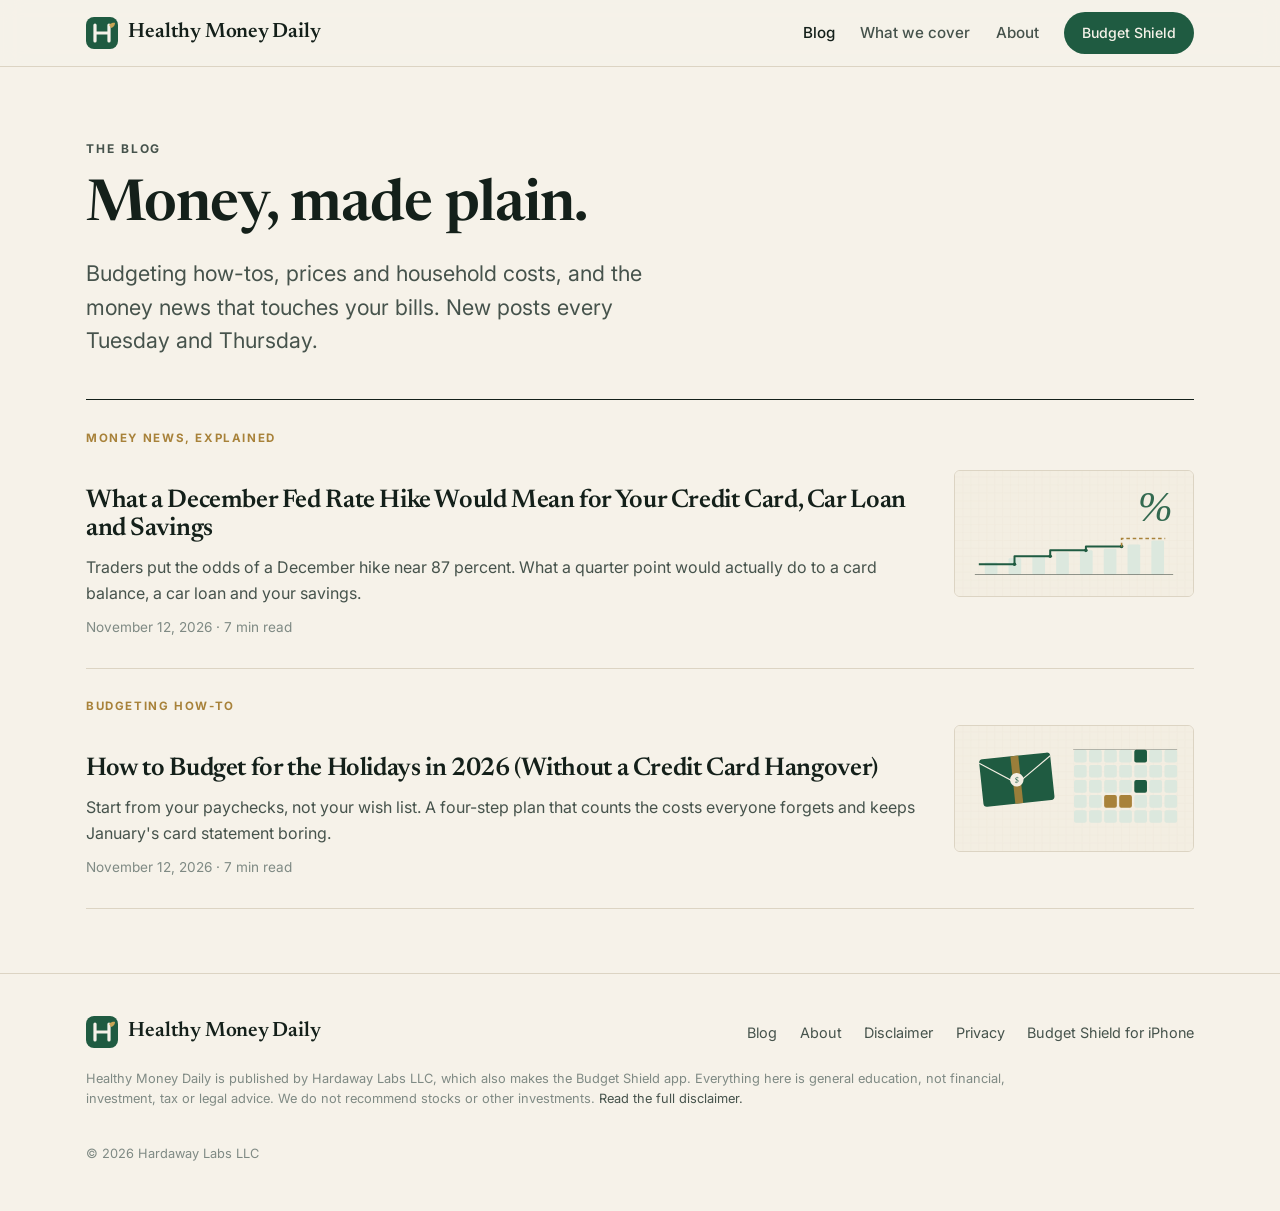
==== blog/index.html @ 8f7285cc "Launch prep: refresh December odds to Nov 12 (about 87%), launch date Nov 12 Co-Authored-By: Claude " ====
<!DOCTYPE html>
<html lang="en">
<head>
<meta charset="UTF-8">
<meta name="viewport" content="width=device-width, initial-scale=1">
<title>Blog | Healthy Money Daily</title>
<meta name="description" content="Plain-English posts on budgeting, prices, interest rates and money news, with official sources and three things to do this week.">
<link rel="canonical" href="https://www.healthymoneydaily.com/blog">

<meta property="og:site_name" content="Healthy Money Daily">
<meta property="og:title" content="Blog | Healthy Money Daily">
<meta property="og:description" content="Plain-English posts on budgeting, prices, interest rates and money news, with official sources and three things to do this week.">
<meta property="og:type" content="website">
<meta property="og:url" content="https://www.healthymoneydaily.com/blog">
<meta property="og:image" content="https://www.healthymoneydaily.com/assets/og.png">
<meta name="twitter:card" content="summary_large_image">
<meta name="theme-color" content="#F6F2E9" media="(prefers-color-scheme: light)">
<meta name="theme-color" content="#101612" media="(prefers-color-scheme: dark)">
<link rel="icon" href="/assets/favicon.svg" type="image/svg+xml">
<link rel="icon" href="/assets/favicon-32.png" sizes="32x32" type="image/png">
<link rel="apple-touch-icon" href="/assets/apple-touch-icon.png">
<link rel="alternate" type="text/plain" href="/llms.txt" title="llms.txt">
<link rel="preconnect" href="https://fonts.googleapis.com"><link rel="preconnect" href="https://fonts.gstatic.com" crossorigin>
<link href="https://fonts.googleapis.com/css2?family=Newsreader:ital,opsz,wght@0,6..72,500;0,6..72,600;1,6..72,500&family=Inter:wght@400;500;600;700&display=swap" rel="stylesheet">
<link rel="stylesheet" href="/assets/site.css">
<script>
!function(t,e){var o,n,p,r;e.__SV||(window.posthog=e,e._i=[],e.init=function(i,s,a){function g(t,e){var o=e.split(".");2==o.length&&(t=t[o[0]],e=o[1]),t[e]=function(){t.push([e].concat(Array.prototype.slice.call(arguments,0)))}}(p=t.createElement("script")).type="text/javascript",p.crossOrigin="anonymous",p.async=!0,p.src=s.api_host.replace(".i.posthog.com","-assets.i.posthog.com")+"/static/array.js",(r=t.getElementsByTagName("script")[0]).parentNode.insertBefore(p,r);var u=e;for(void 0!==a?u=e[a]=[]:a="posthog",u.people=u.people||[],u.toString=function(t){var e="posthog";return"posthog"!==a&&(e+="."+a),t||(e+=" (stub)"),e},u.people.toString=function(){return u.toString(1)+".people (stub)"},o="init capture register register_once register_for_session unregister unregister_for_session getFeatureFlag getFeatureFlagPayload isFeatureEnabled reloadFeatureFlags updateEarlyAccessFeatureEnrollment getEarlyAccessFeatures on onFeatureFlags onSessionId getSurveys getActiveMatchingSurveys renderSurvey canRenderSurvey identify setPersonProperties group resetGroups setPersonPropertiesForFlags resetPersonPropertiesForFlags setGroupPropertiesForFlags resetGroupPropertiesForFlags reset get_distinct_id getGroups get_session_id get_session_replay_url alias set_config startSessionRecording stopSessionRecording sessionRecordingStarted captureException loadToolbar get_property getSessionProperty createPersonProfile opt_in_capturing opt_out_capturing has_opted_in_capturing has_opted_out_capturing clear_opt_in_out_capturing debug getPageviewId".split(" "),n=0;n<o.length;n++)g(u,o[n]);e._i.push([i,s,a])},e.__SV=1)}(document,window.posthog||[]);
if(!/^(localhost|127\.0\.0\.1)$/.test(location.hostname)){posthog.init('phc_vSKzzfR42VZJEoZTw2EG5QbjHtL85dCPSSJfY5z2WFLj',{api_host:'https://us.i.posthog.com',person_profiles:'identified_only',capture_pageview:true,disable_session_recording:true,loaded:function(ph){ph.register({site:'healthymoneydaily'})}});}
</script>
</head><body>
<nav class="nav" aria-label="Main">
  <div class="wrap">
    <a class="brand" href="/"><svg viewBox="0 0 32 32" aria-hidden="true"><rect width="32" height="32" rx="8" fill="#1F5B41"/><path d="M9 8v16M23 8v16M9 16h14" stroke="#F6F2E9" stroke-width="3.2" stroke-linecap="round"/><path d="M23 8c3-3 6-2 6-2s0 4-4 5" fill="#C9A456"/></svg>Healthy Money Daily</a>
    <button class="nav-toggle" aria-label="Menu" aria-expanded="false"><span></span><span></span><span></span></button>
    <div class="nav-links">
      <a href="/blog" aria-current="page">Blog</a>
      <a href="/#lanes">What we cover</a>
      <a href="/about">About</a>
      <a class="btn btn-green" data-placement="nav" rel="noopener" href="https://apps.apple.com/app/id6766591206?pt=128318750&amp;ct=hmd_nav&amp;mt=8">Budget Shield</a>
    </div>
  </div>
</nav>
<main class="page">
  <div class="wrap">
    <p class="kicker">The blog</p>
    <h1>Money, made plain.</h1>
    <p class="lead" style="margin-bottom:2.6rem">Budgeting how-tos, prices and household costs, and the money news that touches your bills. New posts every Tuesday and Thursday.</p>
    <div class="posts">
      <!--POSTS:START-->
      <article class="post" data-slug="december-fed-rate-hike-what-it-means">
        <div>
          <span class="tag">Money news, explained</span>
          <h2><a href="/blog/december-fed-rate-hike-what-it-means">What a December Fed Rate Hike Would Mean for Your Credit Card, Car Loan and Savings</a></h2>
          <p>Traders put the odds of a December hike near 87 percent. What a quarter point would actually do to a card balance, a car loan and your savings.</p>
          <div class="meta">November 12, 2026 &middot; 7 min read</div>
        </div>
        <a class="thumb" href="/blog/december-fed-rate-hike-what-it-means" tabindex="-1" aria-hidden="true"><img src="/blog/images/december-fed-rate-hike-what-it-means-hero.svg" alt="" loading="lazy" width="1200" height="630"></a>
      </article>
      <article class="post" data-slug="how-to-budget-for-the-holidays-2026">
        <div>
          <span class="tag">Budgeting how-to</span>
          <h2><a href="/blog/how-to-budget-for-the-holidays-2026">How to Budget for the Holidays in 2026 (Without a Credit Card Hangover)</a></h2>
          <p>Start from your paychecks, not your wish list. A four-step plan that counts the costs everyone forgets and keeps January&#x27;s card statement boring.</p>
          <div class="meta">November 12, 2026 &middot; 7 min read</div>
        </div>
        <a class="thumb" href="/blog/how-to-budget-for-the-holidays-2026" tabindex="-1" aria-hidden="true"><img src="/blog/images/how-to-budget-for-the-holidays-2026-hero.svg" alt="" loading="lazy" width="1200" height="630"></a>
      </article>
      <!--POSTS:END-->
    </div>
  </div>
</main>
<footer>
  <div class="wrap">
    <div class="row">
      <a class="brand" href="/"><svg viewBox="0 0 32 32" aria-hidden="true"><rect width="32" height="32" rx="8" fill="#1F5B41"/><path d="M9 8v16M23 8v16M9 16h14" stroke="#F6F2E9" stroke-width="3.2" stroke-linecap="round"/><path d="M23 8c3-3 6-2 6-2s0 4-4 5" fill="#C9A456"/></svg>Healthy Money Daily</a>
      <nav aria-label="Footer">
        <a href="/blog">Blog</a>
        <a href="/about">About</a>
        <a href="/disclaimer">Disclaimer</a>
        <a href="/privacy">Privacy</a>
        <a href="https://apps.apple.com/app/id6766591206?pt=128318750&amp;ct=hmd_footer&amp;mt=8" data-placement="footer" rel="noopener">Budget Shield for iPhone</a>
      </nav>
    </div>
    <p class="disc">Healthy Money Daily is published by Hardaway Labs LLC, which also makes the Budget Shield app. Everything here is general education, not financial, investment, tax or legal advice. We do not recommend stocks or other investments. <a href="/disclaimer">Read the full disclaimer.</a></p>
    <div class="disc">&copy; 2026 Hardaway Labs LLC</div>
  </div>
</footer>
<script src="/assets/site.js" defer></script>
</body>
</html>
---- assets/site.css ----
/* Healthy Money Daily: warm paper, money green, editorial serif. */
:root{
  --bg:#F6F2E9;--card:#FFFDF8;--muted:#EDE7DA;--ink:#14201A;--ink2:#46534C;--ink3:#7F8A84;--rule:#DCD4C3;
  --green:#1F5B41;--green2:#2C7A55;--green-soft:#E3EDE4;--gold:#A8823A;--on-green:#F6F2E9;
  --serif:"Newsreader",Georgia,"Times New Roman",serif;
  --sans:"Inter",-apple-system,BlinkMacSystemFont,"Segoe UI",Roboto,sans-serif;
  --shadow:0 12px 32px rgba(20,32,26,.08);
  --band-bg:#1F5B41;--band-ink:#F6F2E9;
}
@media (prefers-color-scheme:dark){
  :root:not([data-theme="light"]){--bg:#101612;--card:#161E19;--muted:#1E2822;--ink:#ECEFE8;--ink2:#B4BEB7;--ink3:#7D8882;--rule:#2B3630;
    --green:#7CC59D;--green2:#93D3AF;--green-soft:#1B2A21;--gold:#D2AE63;--on-green:#0F1511;--shadow:0 12px 32px rgba(0,0,0,.4);--band-bg:#163A2A;--band-ink:#E8EFE9}
}
:root[data-theme="dark"]{--bg:#101612;--card:#161E19;--muted:#1E2822;--ink:#ECEFE8;--ink2:#B4BEB7;--ink3:#7D8882;--rule:#2B3630;
  --green:#7CC59D;--green2:#93D3AF;--green-soft:#1B2A21;--gold:#D2AE63;--on-green:#0F1511;--shadow:0 12px 32px rgba(0,0,0,.4);--band-bg:#163A2A;--band-ink:#E8EFE9}

*{box-sizing:border-box;margin:0;padding:0}
html{-webkit-text-size-adjust:100%}
body{background:var(--bg);color:var(--ink);font-family:var(--sans);font-size:18px;line-height:1.65;overflow-x:hidden}
img,svg{max-width:100%;height:auto;display:block}
a{color:var(--green);text-decoration:underline;text-decoration-thickness:1px;text-underline-offset:3px}
a:hover{color:var(--green2)}
h1,h2,h3,.serif{font-family:var(--serif);font-weight:600;letter-spacing:-.015em;line-height:1.1;color:var(--ink)}
h1{font-size:clamp(2.5rem,6.4vw,4.6rem)}
h2{font-size:clamp(1.8rem,3.8vw,2.6rem)}
h3{font-size:1.4rem}
p{margin-bottom:1rem}
.wrap{max-width:1140px;margin:0 auto;padding:0 16px}
.narrow{max-width:740px;margin:0 auto;padding:0 16px}
.kicker{font-size:.75rem;letter-spacing:.16em;text-transform:uppercase;font-weight:700;color:var(--green);margin-bottom:1rem}
.lead{font-size:clamp(1.15rem,2.2vw,1.35rem);color:var(--ink2);line-height:1.55;max-width:38rem}
.rule{border:0;border-top:1px solid var(--rule);margin:0}

/* buttons */
.btn{display:inline-flex;align-items:center;justify-content:center;gap:.5rem;padding:.8rem 1.35rem;border-radius:999px;font-weight:600;font-size:.95rem;text-decoration:none;border:1.5px solid transparent;white-space:nowrap;transition:transform .15s,background .15s}
.btn:hover{text-decoration:none;transform:translateY(-1px)}
.btn-green{background:var(--green);color:var(--on-green)}
.btn-green:hover{background:var(--green2);color:var(--on-green)}
.btn-ghost{background:transparent;color:var(--ink);border-color:var(--rule)}
.btn-ghost:hover{border-color:var(--ink3);color:var(--ink)}
.btn svg{width:18px;height:18px;fill:currentColor}

/* nav */
.nav{position:sticky;top:0;z-index:50;background:color-mix(in srgb,var(--bg) 90%,transparent);backdrop-filter:blur(10px);-webkit-backdrop-filter:blur(10px);border-bottom:1px solid var(--rule)}
.nav .wrap{display:flex;align-items:center;justify-content:space-between;height:66px;gap:1rem}
.brand{display:flex;align-items:center;gap:.65rem;color:var(--ink);font-family:var(--serif);font-weight:600;font-size:1.3rem;text-decoration:none;letter-spacing:-.01em}
.brand:hover{color:var(--ink)}
.brand svg{width:32px;height:32px;flex-shrink:0}
.nav-links{display:flex;gap:1.6rem;align-items:center}
.nav-links a{color:var(--ink2);font-size:.95rem;font-weight:500;text-decoration:none}
.nav-links a:hover,.nav-links a[aria-current]{color:var(--ink)}
.nav-links .btn{color:var(--on-green);padding:.55rem 1.05rem;font-size:.88rem}
.nav-toggle{display:none;background:none;border:0;width:42px;height:42px;cursor:pointer;flex-direction:column;justify-content:center;align-items:center;gap:5px}
.nav-toggle span{width:22px;height:2px;background:var(--ink);border-radius:2px;transition:.2s}
@media(max-width:760px){
  .nav-links{display:none;position:absolute;left:0;right:0;top:66px;background:var(--bg);border-bottom:1px solid var(--rule);flex-direction:column;align-items:stretch;padding:.4rem 16px 1rem;gap:0}
  .nav-links a{padding:.85rem 0;border-top:1px solid var(--rule);font-size:1.05rem}
  .nav-links .btn{margin-top:.7rem;border-top:0}
  .nav.open .nav-links{display:flex}
  .nav-toggle{display:flex}
  .nav.open .nav-toggle span:nth-child(1){transform:translateY(7px) rotate(45deg)}
  .nav.open .nav-toggle span:nth-child(2){opacity:0}
  .nav.open .nav-toggle span:nth-child(3){transform:translateY(-7px) rotate(-45deg)}
}

/* home */
.hero{padding:clamp(3rem,8vw,6.5rem) 0 clamp(2.5rem,6vw,4.5rem)}
.hero h1{max-width:15ch;margin-bottom:1.4rem}
.hero h1 em{font-style:italic;color:var(--green)}
.hero .actions{display:flex;flex-wrap:wrap;gap:.7rem;margin-top:2rem}
.hero .fine{font-size:.85rem;color:var(--ink3);margin-top:1.2rem}
section{padding:clamp(2.8rem,6vw,4.8rem) 0}
.sec-head{display:flex;justify-content:space-between;align-items:baseline;gap:1rem;flex-wrap:wrap;margin-bottom:1.6rem}
.sec-head a{font-size:.95rem;font-weight:600;text-decoration:none}

/* post lists (hairline, not cards) */
.posts{display:grid;gap:0;border-top:1px solid var(--ink)}
.post{display:grid;grid-template-columns:minmax(0,1fr) 240px;gap:2rem;padding:1.8rem 0;border-bottom:1px solid var(--rule);align-items:center}
.post .tag{font-size:.72rem;letter-spacing:.14em;text-transform:uppercase;font-weight:700;color:var(--gold);margin-bottom:.55rem;display:block}
.post h2,.post h3{font-size:clamp(1.45rem,2.8vw,2rem);margin-bottom:.55rem}
.post h2 a,.post h3 a{color:var(--ink);text-decoration:none}
.post h2 a:hover,.post h3 a:hover{color:var(--green)}
.post p{color:var(--ink2);margin-bottom:.6rem;font-size:1rem}
.post .meta{font-size:.85rem;color:var(--ink3)}
.post .thumb{display:block;border-radius:6px;overflow:hidden;border:1px solid var(--rule)}
@media(max-width:700px){.post{grid-template-columns:1fr;gap:1rem}.post .thumb{order:-1}}

.lanes{display:grid;grid-template-columns:repeat(4,1fr);border-top:1px solid var(--ink)}
.lane{padding:1.4rem 1.4rem 1.6rem 0;border-bottom:1px solid var(--rule)}
.lane+.lane{padding-left:1.4rem;border-left:1px solid var(--rule)}
.lane .n{font-family:var(--serif);font-size:2.4rem;color:var(--gold);line-height:1;margin-bottom:.8rem;font-style:italic}
.lane h3{font-size:1.3rem;margin-bottom:.5rem}
.lane p{font-size:.96rem;color:var(--ink2);margin:0}
@media(max-width:900px){.lanes{grid-template-columns:1fr 1fr}.lane:nth-child(3){padding-left:0;border-left:0}}
@media(max-width:560px){.lanes{grid-template-columns:1fr}.lane,.lane+.lane{padding-left:0;border-left:0}}

.band{background:var(--band-bg);color:var(--band-ink)}
.band h2,.band h3,.band strong{color:var(--band-ink)}
.band .kicker{color:color-mix(in srgb,var(--band-ink) 72%,transparent)}
.band-grid{display:grid;grid-template-columns:1.1fr 1fr;gap:3rem;align-items:start}
.band p{color:color-mix(in srgb,var(--band-ink) 85%,transparent)}
.band .feat{list-style:none;border-top:1px solid color-mix(in srgb,var(--band-ink) 30%,transparent)}
.band .feat li{padding:1rem 0;border-bottom:1px solid color-mix(in srgb,var(--band-ink) 30%,transparent)}
.band .feat strong{display:block;font-family:var(--serif);font-size:1.25rem;font-weight:600;margin-bottom:.15rem}
.band .feat span{font-size:.95rem;color:color-mix(in srgb,var(--band-ink) 80%,transparent)}
.band .appline{display:flex;gap:1rem;align-items:center;margin:1.6rem 0}
.band .appline img{width:64px;height:64px;border-radius:15px}
.band .btn-light{background:var(--band-ink);color:var(--band-bg)}
.band .btn-light:hover{color:var(--band-bg)}
@media(max-width:820px){.band-grid{grid-template-columns:1fr;gap:1.6rem}}

.standards{display:grid;grid-template-columns:repeat(3,1fr);gap:2rem;border-top:1px solid var(--ink);padding-top:1.6rem}
.standards h3{font-size:1.25rem;margin-bottom:.4rem}
.standards p{font-size:.98rem;color:var(--ink2)}
@media(max-width:760px){.standards{grid-template-columns:1fr;gap:1rem}}

/* simple pages */
.page{padding:clamp(2.6rem,6vw,4.5rem) 0 4rem}
.page h1{font-size:clamp(2.3rem,5.5vw,3.6rem);margin-bottom:1.2rem}
.page h2{font-size:1.6rem;margin:2.4rem 0 .7rem}
.page p,.page li{color:var(--ink2)}
.page ul{margin:0 0 1.2rem 1.3rem}
.page li{margin-bottom:.45rem}
.updated{font-size:.88rem;color:var(--ink3);margin-bottom:2rem}

footer{border-top:1px solid var(--rule);padding:2.6rem 0 3rem;color:var(--ink2);font-size:.9rem}
footer .wrap{display:grid;gap:1.2rem}
footer .row{display:flex;flex-wrap:wrap;justify-content:space-between;gap:1rem 2rem;align-items:center}
footer nav{display:flex;flex-wrap:wrap;gap:.6rem 1.4rem}
footer a{color:var(--ink2);text-decoration:none}
footer a:hover{color:var(--ink)}
footer .disc{font-size:.8rem;color:var(--ink3);max-width:60rem;line-height:1.55}
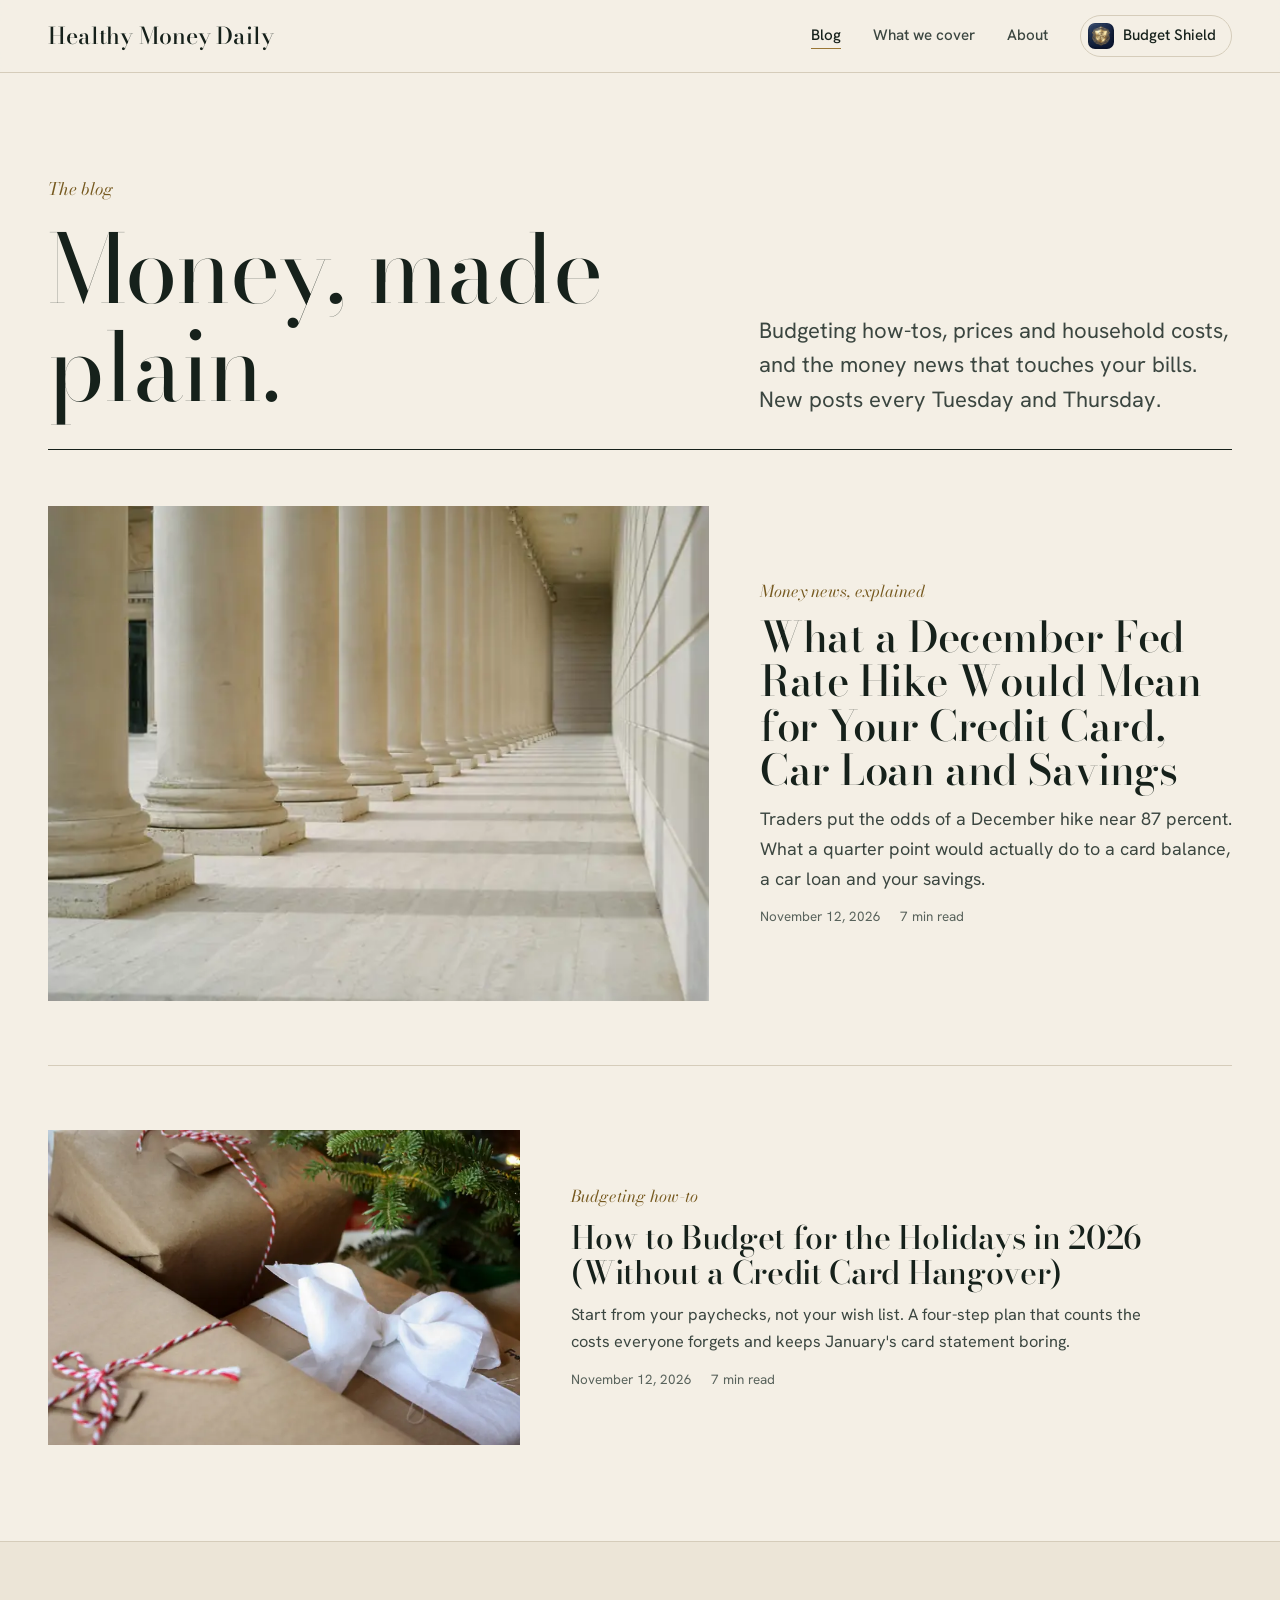
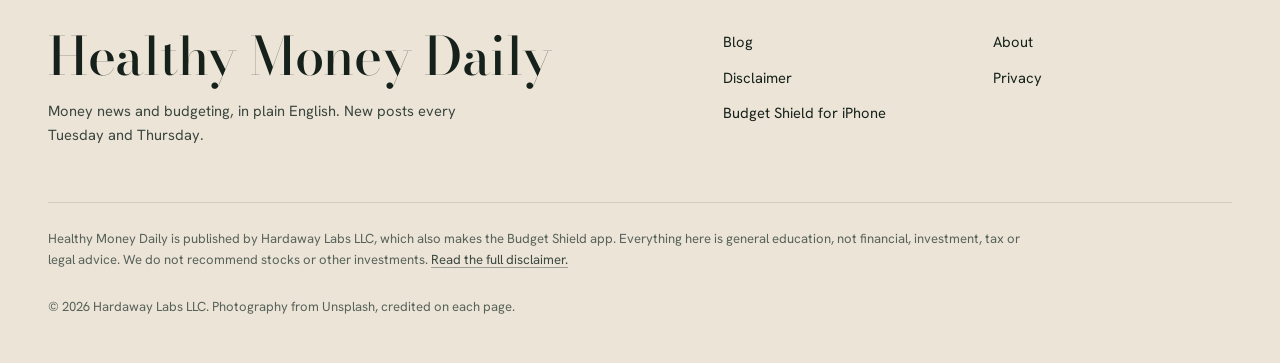
==== commit 591c7f1b: "Redesign: "quiet wealth" editorial look with photography - New design system in assets/site.css: ivo" ====
--- a/blog/index.html
+++ b/blog/index.html
@@ -14,56 +14,62 @@
 <meta property="og:url" content="https://www.healthymoneydaily.com/blog">
 <meta property="og:image" content="https://www.healthymoneydaily.com/assets/og.png">
 <meta name="twitter:card" content="summary_large_image">
-<meta name="theme-color" content="#F6F2E9" media="(prefers-color-scheme: light)">
-<meta name="theme-color" content="#101612" media="(prefers-color-scheme: dark)">
+<meta name="theme-color" content="#F4EFE5" media="(prefers-color-scheme: light)">
+<meta name="theme-color" content="#0F1612" media="(prefers-color-scheme: dark)">
 <link rel="icon" href="/assets/favicon.svg" type="image/svg+xml">
 <link rel="icon" href="/assets/favicon-32.png" sizes="32x32" type="image/png">
 <link rel="apple-touch-icon" href="/assets/apple-touch-icon.png">
 <link rel="alternate" type="text/plain" href="/llms.txt" title="llms.txt">
 <link rel="preconnect" href="https://fonts.googleapis.com"><link rel="preconnect" href="https://fonts.gstatic.com" crossorigin>
-<link href="https://fonts.googleapis.com/css2?family=Newsreader:ital,opsz,wght@0,6..72,500;0,6..72,600;1,6..72,500&family=Inter:wght@400;500;600;700&display=swap" rel="stylesheet">
+<link href="https://fonts.googleapis.com/css2?family=Bodoni+Moda:ital,opsz,wght@0,6..96,400..700;1,6..96,400..600&family=Hanken+Grotesk:wght@400;500;600&display=swap" rel="stylesheet">
 <link rel="stylesheet" href="/assets/site.css">
+<script>document.documentElement.classList.add('js');setTimeout(function(){if(!window.__hmdReady)document.documentElement.classList.remove('js')},2500)</script>
 <script>
 !function(t,e){var o,n,p,r;e.__SV||(window.posthog=e,e._i=[],e.init=function(i,s,a){function g(t,e){var o=e.split(".");2==o.length&&(t=t[o[0]],e=o[1]),t[e]=function(){t.push([e].concat(Array.prototype.slice.call(arguments,0)))}}(p=t.createElement("script")).type="text/javascript",p.crossOrigin="anonymous",p.async=!0,p.src=s.api_host.replace(".i.posthog.com","-assets.i.posthog.com")+"/static/array.js",(r=t.getElementsByTagName("script")[0]).parentNode.insertBefore(p,r);var u=e;for(void 0!==a?u=e[a]=[]:a="posthog",u.people=u.people||[],u.toString=function(t){var e="posthog";return"posthog"!==a&&(e+="."+a),t||(e+=" (stub)"),e},u.people.toString=function(){return u.toString(1)+".people (stub)"},o="init capture register register_once register_for_session unregister unregister_for_session getFeatureFlag getFeatureFlagPayload isFeatureEnabled reloadFeatureFlags updateEarlyAccessFeatureEnrollment getEarlyAccessFeatures on onFeatureFlags onSessionId getSurveys getActiveMatchingSurveys renderSurvey canRenderSurvey identify setPersonProperties group resetGroups setPersonPropertiesForFlags resetPersonPropertiesForFlags setGroupPropertiesForFlags resetGroupPropertiesForFlags reset get_distinct_id getGroups get_session_id get_session_replay_url alias set_config startSessionRecording stopSessionRecording sessionRecordingStarted captureException loadToolbar get_property getSessionProperty createPersonProfile opt_in_capturing opt_out_capturing has_opted_in_capturing has_opted_out_capturing clear_opt_in_out_capturing debug getPageviewId".split(" "),n=0;n<o.length;n++)g(u,o[n]);e._i.push([i,s,a])},e.__SV=1)}(document,window.posthog||[]);
 if(!/^(localhost|127\.0\.0\.1)$/.test(location.hostname)){posthog.init('phc_vSKzzfR42VZJEoZTw2EG5QbjHtL85dCPSSJfY5z2WFLj',{api_host:'https://us.i.posthog.com',person_profiles:'identified_only',capture_pageview:true,disable_session_recording:true,loaded:function(ph){ph.register({site:'healthymoneydaily'})}});}
 </script>
 </head><body>
+<a class="skip" href="#main">Skip to content</a>
 <nav class="nav" aria-label="Main">
   <div class="wrap">
-    <a class="brand" href="/"><svg viewBox="0 0 32 32" aria-hidden="true"><rect width="32" height="32" rx="8" fill="#1F5B41"/><path d="M9 8v16M23 8v16M9 16h14" stroke="#F6F2E9" stroke-width="3.2" stroke-linecap="round"/><path d="M23 8c3-3 6-2 6-2s0 4-4 5" fill="#C9A456"/></svg>Healthy Money Daily</a>
-    <button class="nav-toggle" aria-label="Menu" aria-expanded="false"><span></span><span></span><span></span></button>
-    <div class="nav-links">
+    <a class="brand" href="/">Healthy Money Daily</a>
+    <button class="nav-toggle" aria-label="Menu" aria-expanded="false" aria-controls="nav-links"><span></span><span></span><span></span></button>
+    <div class="nav-links" id="nav-links">
       <a href="/blog" aria-current="page">Blog</a>
       <a href="/#lanes">What we cover</a>
       <a href="/about">About</a>
-      <a class="btn btn-green" data-placement="nav" rel="noopener" href="https://apps.apple.com/app/id6766591206?pt=128318750&amp;ct=hmd_nav&amp;mt=8">Budget Shield</a>
+      <a class="nav-app" data-placement="nav" rel="noopener" href="https://apps.apple.com/app/id6766591206?pt=128318750&amp;ct=hmd_nav&amp;mt=8"><img src="/assets/budget-shield.jpg" alt="" width="26" height="26">Budget Shield</a>
     </div>
   </div>
 </nav>
-<main class="page">
+<main id="main" class="page">
+  <header class="page-head">
+    <p class="eyebrow">The blog</p>
+    <div class="split">
+      <h1>Money, made plain.</h1>
+      <p class="lead">Budgeting how-tos, prices and household costs, and the money news that touches your bills. New posts every Tuesday and Thursday.</p>
+    </div>
+  </header>
   <div class="wrap">
-    <p class="kicker">The blog</p>
-    <h1>Money, made plain.</h1>
-    <p class="lead" style="margin-bottom:2.6rem">Budgeting how-tos, prices and household costs, and the money news that touches your bills. New posts every Tuesday and Thursday.</p>
-    <div class="posts">
+    <div class="posts" data-reveal>
       <!--POSTS:START-->
       <article class="post" data-slug="december-fed-rate-hike-what-it-means">
-        <div>
-          <span class="tag">Money news, explained</span>
+        <a class="thumb" href="/blog/december-fed-rate-hike-what-it-means" tabindex="-1" aria-hidden="true"><img src="/assets/photos/colonnade-1600.webp" srcset="/assets/photos/colonnade-800.webp 800w, /assets/photos/colonnade-1600.webp 1600w" sizes="(min-width: 760px) 50vw, 100vw" alt="" width="1600" height="1066" loading="lazy" decoding="async"></a>
+        <div class="post-text">
+          <p class="tag">Money news, explained</p>
           <h2><a href="/blog/december-fed-rate-hike-what-it-means">What a December Fed Rate Hike Would Mean for Your Credit Card, Car Loan and Savings</a></h2>
-          <p>Traders put the odds of a December hike near 87 percent. What a quarter point would actually do to a card balance, a car loan and your savings.</p>
-          <div class="meta">November 12, 2026 &middot; 7 min read</div>
+          <p class="excerpt">Traders put the odds of a December hike near 87 percent. What a quarter point would actually do to a card balance, a car loan and your savings.</p>
+          <p class="meta"><time datetime="2026-11-12">November 12, 2026</time><span>7 min read</span></p>
         </div>
-        <a class="thumb" href="/blog/december-fed-rate-hike-what-it-means" tabindex="-1" aria-hidden="true"><img src="/blog/images/december-fed-rate-hike-what-it-means-hero.svg" alt="" loading="lazy" width="1200" height="630"></a>
       </article>
       <article class="post" data-slug="how-to-budget-for-the-holidays-2026">
-        <div>
-          <span class="tag">Budgeting how-to</span>
+        <a class="thumb" href="/blog/how-to-budget-for-the-holidays-2026" tabindex="-1" aria-hidden="true"><img src="/assets/photos/gifts-warm-1600.webp" srcset="/assets/photos/gifts-warm-800.webp 800w, /assets/photos/gifts-warm-1600.webp 1600w" sizes="(min-width: 760px) 50vw, 100vw" alt="" width="1600" height="1066" loading="lazy" decoding="async"></a>
+        <div class="post-text">
+          <p class="tag">Budgeting how-to</p>
           <h2><a href="/blog/how-to-budget-for-the-holidays-2026">How to Budget for the Holidays in 2026 (Without a Credit Card Hangover)</a></h2>
-          <p>Start from your paychecks, not your wish list. A four-step plan that counts the costs everyone forgets and keeps January&#x27;s card statement boring.</p>
-          <div class="meta">November 12, 2026 &middot; 7 min read</div>
+          <p class="excerpt">Start from your paychecks, not your wish list. A four-step plan that counts the costs everyone forgets and keeps January&#x27;s card statement boring.</p>
+          <p class="meta"><time datetime="2026-11-12">November 12, 2026</time><span>7 min read</span></p>
         </div>
-        <a class="thumb" href="/blog/how-to-budget-for-the-holidays-2026" tabindex="-1" aria-hidden="true"><img src="/blog/images/how-to-budget-for-the-holidays-2026-hero.svg" alt="" loading="lazy" width="1200" height="630"></a>
       </article>
       <!--POSTS:END-->
     </div>
@@ -71,8 +77,11 @@
 </main>
 <footer>
   <div class="wrap">
-    <div class="row">
-      <a class="brand" href="/"><svg viewBox="0 0 32 32" aria-hidden="true"><rect width="32" height="32" rx="8" fill="#1F5B41"/><path d="M9 8v16M23 8v16M9 16h14" stroke="#F6F2E9" stroke-width="3.2" stroke-linecap="round"/><path d="M23 8c3-3 6-2 6-2s0 4-4 5" fill="#C9A456"/></svg>Healthy Money Daily</a>
+    <div class="foot">
+      <div>
+        <a class="brand" href="/">Healthy Money Daily</a>
+        <p class="tagline">Money news and budgeting, in plain English. New posts every Tuesday and Thursday.</p>
+      </div>
       <nav aria-label="Footer">
         <a href="/blog">Blog</a>
         <a href="/about">About</a>
@@ -82,7 +91,7 @@
       </nav>
     </div>
     <p class="disc">Healthy Money Daily is published by Hardaway Labs LLC, which also makes the Budget Shield app. Everything here is general education, not financial, investment, tax or legal advice. We do not recommend stocks or other investments. <a href="/disclaimer">Read the full disclaimer.</a></p>
-    <div class="disc">&copy; 2026 Hardaway Labs LLC</div>
+    <p class="disc">&copy; 2026 Hardaway Labs LLC. Photography from Unsplash, credited on each page.</p>
   </div>
 </footer>
 <script src="/assets/site.js" defer></script>
--- a/assets/site.css
+++ b/assets/site.css
@@ -1,132 +1,222 @@
-/* Healthy Money Daily: warm paper, money green, editorial serif. */
+/* Healthy Money Daily: "quiet wealth" editorial. Ivory paper, deep forest ink, one brass accent.
+   Display: Bodoni Moda. Text: Hanken Grotesk. Hairlines, not boxes. */
 :root{
-  --bg:#F6F2E9;--card:#FFFDF8;--muted:#EDE7DA;--ink:#14201A;--ink2:#46534C;--ink3:#7F8A84;--rule:#DCD4C3;
-  --green:#1F5B41;--green2:#2C7A55;--green-soft:#E3EDE4;--gold:#A8823A;--on-green:#F6F2E9;
-  --serif:"Newsreader",Georgia,"Times New Roman",serif;
-  --sans:"Inter",-apple-system,BlinkMacSystemFont,"Segoe UI",Roboto,sans-serif;
-  --shadow:0 12px 32px rgba(20,32,26,.08);
-  --band-bg:#1F5B41;--band-ink:#F6F2E9;
+  --paper:#F4EFE5;--paper-2:#ECE5D7;--ink:#16211B;--ink-2:#3B4640;--ink-3:#58625B;--rule:#D5CCBA;--rule-strong:#16211B;
+  --forest:#1A3127;--forest-2:#22402F;--on-forest:#F1EBDD;--on-forest-2:#C9CFC4;--forest-rule:rgba(241,235,221,.22);
+  --brass:#9A7633;--brass-ink:#76591F;--brass-light:#D2B271;
+  --link:#1F4A37;--focus:#9A7633;
+  --display:"Bodoni Moda","Bodoni 72","Didot",Georgia,serif;
+  --sans:"Hanken Grotesk",-apple-system,BlinkMacSystemFont,"Segoe UI",Roboto,sans-serif;
+  --gutter:clamp(16px,4vw,48px);--max:1280px;
+  color-scheme:light;
 }
 @media (prefers-color-scheme:dark){
-  :root:not([data-theme="light"]){--bg:#101612;--card:#161E19;--muted:#1E2822;--ink:#ECEFE8;--ink2:#B4BEB7;--ink3:#7D8882;--rule:#2B3630;
-    --green:#7CC59D;--green2:#93D3AF;--green-soft:#1B2A21;--gold:#D2AE63;--on-green:#0F1511;--shadow:0 12px 32px rgba(0,0,0,.4);--band-bg:#163A2A;--band-ink:#E8EFE9}
-}
-:root[data-theme="dark"]{--bg:#101612;--card:#161E19;--muted:#1E2822;--ink:#ECEFE8;--ink2:#B4BEB7;--ink3:#7D8882;--rule:#2B3630;
-  --green:#7CC59D;--green2:#93D3AF;--green-soft:#1B2A21;--gold:#D2AE63;--on-green:#0F1511;--shadow:0 12px 32px rgba(0,0,0,.4);--band-bg:#163A2A;--band-ink:#E8EFE9}
-
-*{box-sizing:border-box;margin:0;padding:0}
-html{-webkit-text-size-adjust:100%}
-body{background:var(--bg);color:var(--ink);font-family:var(--sans);font-size:18px;line-height:1.65;overflow-x:hidden}
+  :root:not([data-theme="light"]){--paper:#0F1612;--paper-2:#151E19;--ink:#EEE8DB;--ink-2:#C7C3B7;--ink-3:#9AA096;--rule:#2A352F;--rule-strong:#C7C3B7;
+    --forest:#16261E;--forest-2:#1C3127;--on-forest:#EEE8DB;--on-forest-2:#B9C0B5;--forest-rule:rgba(238,232,219,.16);
+    --brass:#C9A766;--brass-ink:#D4B477;--brass-light:#D9BC80;--link:#A9CDB6;--focus:#D4B477;color-scheme:dark}
+}
+:root[data-theme="dark"]{--paper:#0F1612;--paper-2:#151E19;--ink:#EEE8DB;--ink-2:#C7C3B7;--ink-3:#9AA096;--rule:#2A352F;--rule-strong:#C7C3B7;
+  --forest:#16261E;--forest-2:#1C3127;--on-forest:#EEE8DB;--on-forest-2:#B9C0B5;--forest-rule:rgba(238,232,219,.16);
+  --brass:#C9A766;--brass-ink:#D4B477;--brass-light:#D9BC80;--link:#A9CDB6;--focus:#D4B477;color-scheme:dark}
+
+*,*::before,*::after{box-sizing:border-box;margin:0;padding:0}
+html{-webkit-text-size-adjust:100%;scroll-behavior:smooth}
+@media (prefers-reduced-motion:reduce){html{scroll-behavior:auto}}
+body{background:var(--paper);color:var(--ink);font-family:var(--sans);font-size:18px;line-height:1.65;overflow-x:hidden;-webkit-font-smoothing:antialiased;text-rendering:optimizeLegibility}
 img,svg{max-width:100%;height:auto;display:block}
-a{color:var(--green);text-decoration:underline;text-decoration-thickness:1px;text-underline-offset:3px}
-a:hover{color:var(--green2)}
-h1,h2,h3,.serif{font-family:var(--serif);font-weight:600;letter-spacing:-.015em;line-height:1.1;color:var(--ink)}
-h1{font-size:clamp(2.5rem,6.4vw,4.6rem)}
-h2{font-size:clamp(1.8rem,3.8vw,2.6rem)}
-h3{font-size:1.4rem}
+a{color:var(--link);text-decoration:underline;text-decoration-thickness:1px;text-underline-offset:.22em;text-decoration-color:color-mix(in srgb,currentColor 45%,transparent)}
+a:hover{text-decoration-color:currentColor}
+:focus-visible{outline:2px solid var(--focus);outline-offset:3px;border-radius:2px}
+.skip{position:absolute;left:-9999px;top:0;background:var(--ink);color:var(--paper);padding:.6rem 1rem;z-index:100}
+.skip:focus{left:var(--gutter);top:.6rem}
+
+h1,h2,h3,.display{font-family:var(--display);font-weight:500;font-optical-sizing:auto;letter-spacing:-.01em;line-height:1.04;color:var(--ink)}
+h1{font-size:clamp(2.7rem,7vw,5.6rem)}
+h2{font-size:clamp(2rem,4.2vw,3.3rem)}
+h3{font-size:clamp(1.45rem,2.2vw,1.8rem);line-height:1.12}
 p{margin-bottom:1rem}
-.wrap{max-width:1140px;margin:0 auto;padding:0 16px}
-.narrow{max-width:740px;margin:0 auto;padding:0 16px}
-.kicker{font-size:.75rem;letter-spacing:.16em;text-transform:uppercase;font-weight:700;color:var(--green);margin-bottom:1rem}
-.lead{font-size:clamp(1.15rem,2.2vw,1.35rem);color:var(--ink2);line-height:1.55;max-width:38rem}
-.rule{border:0;border-top:1px solid var(--rule);margin:0}
+.wrap{max-width:var(--max);margin:0 auto;padding:0 var(--gutter)}
+.narrow{max-width:720px;margin:0 auto;padding:0 var(--gutter)}
+.lead{font-size:clamp(1.15rem,1.9vw,1.38rem);line-height:1.55;color:var(--ink-2);max-width:36rem}
+.eyebrow{font-family:var(--display);font-style:italic;font-size:1.08rem;color:var(--brass-ink);margin-bottom:1rem;letter-spacing:0}
 
 /* buttons */
-.btn{display:inline-flex;align-items:center;justify-content:center;gap:.5rem;padding:.8rem 1.35rem;border-radius:999px;font-weight:600;font-size:.95rem;text-decoration:none;border:1.5px solid transparent;white-space:nowrap;transition:transform .15s,background .15s}
-.btn:hover{text-decoration:none;transform:translateY(-1px)}
-.btn-green{background:var(--green);color:var(--on-green)}
-.btn-green:hover{background:var(--green2);color:var(--on-green)}
-.btn-ghost{background:transparent;color:var(--ink);border-color:var(--rule)}
-.btn-ghost:hover{border-color:var(--ink3);color:var(--ink)}
+.btn{display:inline-flex;align-items:center;justify-content:center;gap:.55rem;padding:.9rem 1.5rem;border-radius:999px;font-family:var(--sans);font-weight:600;font-size:.95rem;letter-spacing:.01em;text-decoration:none;border:1px solid transparent;white-space:nowrap;transition:background-color .2s,color .2s,border-color .2s}
 .btn svg{width:18px;height:18px;fill:currentColor}
+.btn-ink{background:var(--ink);color:var(--paper)}
+.btn-ink:hover{background:var(--forest-2);color:var(--on-forest)}
+.btn-line{border-color:color-mix(in srgb,var(--ink) 35%,transparent);color:var(--ink);background:transparent}
+.btn-line:hover{border-color:var(--ink)}
+.btn-ivory{background:#F4EFE5;color:#16211B}
+.btn-ivory:hover{background:#fff;color:#16211B}
+.btn-ghost-light{border-color:rgba(244,239,229,.55);color:#F4EFE5}
+.btn-ghost-light:hover{border-color:#F4EFE5;color:#fff}
+/* old class names, kept so any older markup still renders */
+.btn-green{background:var(--ink);color:var(--paper)}
+.btn-green:hover{background:var(--forest-2);color:var(--on-forest)}
 
 /* nav */
-.nav{position:sticky;top:0;z-index:50;background:color-mix(in srgb,var(--bg) 90%,transparent);backdrop-filter:blur(10px);-webkit-backdrop-filter:blur(10px);border-bottom:1px solid var(--rule)}
-.nav .wrap{display:flex;align-items:center;justify-content:space-between;height:66px;gap:1rem}
-.brand{display:flex;align-items:center;gap:.65rem;color:var(--ink);font-family:var(--serif);font-weight:600;font-size:1.3rem;text-decoration:none;letter-spacing:-.01em}
+.nav{position:sticky;top:0;z-index:50;background:color-mix(in srgb,var(--paper) 92%,transparent);backdrop-filter:saturate(1.2) blur(12px);-webkit-backdrop-filter:saturate(1.2) blur(12px);border-bottom:1px solid var(--rule)}
+.nav .wrap{display:flex;align-items:center;justify-content:space-between;height:72px;gap:1rem}
+.brand{font-family:var(--display);font-weight:500;font-size:1.45rem;letter-spacing:-.005em;color:var(--ink);text-decoration:none;white-space:nowrap}
 .brand:hover{color:var(--ink)}
-.brand svg{width:32px;height:32px;flex-shrink:0}
-.nav-links{display:flex;gap:1.6rem;align-items:center}
-.nav-links a{color:var(--ink2);font-size:.95rem;font-weight:500;text-decoration:none}
+.nav-links{display:flex;gap:2rem;align-items:center}
+.nav-links a{color:var(--ink-2);font-size:.95rem;font-weight:500;text-decoration:none}
 .nav-links a:hover,.nav-links a[aria-current]{color:var(--ink)}
-.nav-links .btn{color:var(--on-green);padding:.55rem 1.05rem;font-size:.88rem}
-.nav-toggle{display:none;background:none;border:0;width:42px;height:42px;cursor:pointer;flex-direction:column;justify-content:center;align-items:center;gap:5px}
-.nav-toggle span{width:22px;height:2px;background:var(--ink);border-radius:2px;transition:.2s}
-@media(max-width:760px){
-  .nav-links{display:none;position:absolute;left:0;right:0;top:66px;background:var(--bg);border-bottom:1px solid var(--rule);flex-direction:column;align-items:stretch;padding:.4rem 16px 1rem;gap:0}
-  .nav-links a{padding:.85rem 0;border-top:1px solid var(--rule);font-size:1.05rem}
-  .nav-links .btn{margin-top:.7rem;border-top:0}
+.nav-links a[aria-current]{box-shadow:inset 0 -1px 0 var(--brass)}
+.nav-links .nav-app{display:inline-flex;align-items:center;gap:.55rem;padding:.42rem .95rem .42rem .45rem;border:1px solid var(--rule);border-radius:999px;color:var(--ink)}
+.nav-links .nav-app img{width:26px;height:26px;border-radius:7px}
+.nav-links .nav-app:hover{border-color:var(--ink)}
+.nav-toggle{display:none;background:none;border:0;width:44px;height:44px;cursor:pointer;flex-direction:column;justify-content:center;align-items:center;gap:6px;color:var(--ink)}
+.nav-toggle span{width:22px;height:1.5px;background:currentColor;transition:transform .2s,opacity .2s}
+/* over the home hero */
+.nav-over{position:absolute;left:0;right:0;top:0;background:transparent;backdrop-filter:none;-webkit-backdrop-filter:none;border-bottom:1px solid rgba(244,239,229,.18)}
+.nav-over .brand,.nav-over .nav-links a,.nav-over .nav-toggle{color:#F4EFE5}
+.nav-over .nav-links a:hover{color:#fff}
+.nav-over .nav-links .nav-app{border-color:rgba(244,239,229,.4)}
+@media(max-width:820px){
+  .nav-links{display:none;position:absolute;left:0;right:0;top:72px;background:var(--paper);border-bottom:1px solid var(--rule);flex-direction:column;align-items:stretch;padding:.2rem var(--gutter) 1.2rem;gap:0}
+  .nav-links a{padding:1rem 0;border-top:1px solid var(--rule);font-size:1.1rem}
+  .nav-links .nav-app{margin-top:1rem;border:1px solid var(--rule);justify-content:center;padding:.6rem}
   .nav.open .nav-links{display:flex}
   .nav-toggle{display:flex}
-  .nav.open .nav-toggle span:nth-child(1){transform:translateY(7px) rotate(45deg)}
+  .nav.open .nav-toggle span:nth-child(1){transform:translateY(7.5px) rotate(45deg)}
   .nav.open .nav-toggle span:nth-child(2){opacity:0}
-  .nav.open .nav-toggle span:nth-child(3){transform:translateY(-7px) rotate(-45deg)}
-}
-
-/* home */
-.hero{padding:clamp(3rem,8vw,6.5rem) 0 clamp(2.5rem,6vw,4.5rem)}
-.hero h1{max-width:15ch;margin-bottom:1.4rem}
-.hero h1 em{font-style:italic;color:var(--green)}
-.hero .actions{display:flex;flex-wrap:wrap;gap:.7rem;margin-top:2rem}
-.hero .fine{font-size:.85rem;color:var(--ink3);margin-top:1.2rem}
-section{padding:clamp(2.8rem,6vw,4.8rem) 0}
-.sec-head{display:flex;justify-content:space-between;align-items:baseline;gap:1rem;flex-wrap:wrap;margin-bottom:1.6rem}
-.sec-head a{font-size:.95rem;font-weight:600;text-decoration:none}
-
-/* post lists (hairline, not cards) */
-.posts{display:grid;gap:0;border-top:1px solid var(--ink)}
-.post{display:grid;grid-template-columns:minmax(0,1fr) 240px;gap:2rem;padding:1.8rem 0;border-bottom:1px solid var(--rule);align-items:center}
-.post .tag{font-size:.72rem;letter-spacing:.14em;text-transform:uppercase;font-weight:700;color:var(--gold);margin-bottom:.55rem;display:block}
-.post h2,.post h3{font-size:clamp(1.45rem,2.8vw,2rem);margin-bottom:.55rem}
-.post h2 a,.post h3 a{color:var(--ink);text-decoration:none}
-.post h2 a:hover,.post h3 a:hover{color:var(--green)}
-.post p{color:var(--ink2);margin-bottom:.6rem;font-size:1rem}
-.post .meta{font-size:.85rem;color:var(--ink3)}
-.post .thumb{display:block;border-radius:6px;overflow:hidden;border:1px solid var(--rule)}
-@media(max-width:700px){.post{grid-template-columns:1fr;gap:1rem}.post .thumb{order:-1}}
-
-.lanes{display:grid;grid-template-columns:repeat(4,1fr);border-top:1px solid var(--ink)}
-.lane{padding:1.4rem 1.4rem 1.6rem 0;border-bottom:1px solid var(--rule)}
-.lane+.lane{padding-left:1.4rem;border-left:1px solid var(--rule)}
-.lane .n{font-family:var(--serif);font-size:2.4rem;color:var(--gold);line-height:1;margin-bottom:.8rem;font-style:italic}
-.lane h3{font-size:1.3rem;margin-bottom:.5rem}
-.lane p{font-size:.96rem;color:var(--ink2);margin:0}
-@media(max-width:900px){.lanes{grid-template-columns:1fr 1fr}.lane:nth-child(3){padding-left:0;border-left:0}}
-@media(max-width:560px){.lanes{grid-template-columns:1fr}.lane,.lane+.lane{padding-left:0;border-left:0}}
-
-.band{background:var(--band-bg);color:var(--band-ink)}
-.band h2,.band h3,.band strong{color:var(--band-ink)}
-.band .kicker{color:color-mix(in srgb,var(--band-ink) 72%,transparent)}
-.band-grid{display:grid;grid-template-columns:1.1fr 1fr;gap:3rem;align-items:start}
-.band p{color:color-mix(in srgb,var(--band-ink) 85%,transparent)}
-.band .feat{list-style:none;border-top:1px solid color-mix(in srgb,var(--band-ink) 30%,transparent)}
-.band .feat li{padding:1rem 0;border-bottom:1px solid color-mix(in srgb,var(--band-ink) 30%,transparent)}
-.band .feat strong{display:block;font-family:var(--serif);font-size:1.25rem;font-weight:600;margin-bottom:.15rem}
-.band .feat span{font-size:.95rem;color:color-mix(in srgb,var(--band-ink) 80%,transparent)}
-.band .appline{display:flex;gap:1rem;align-items:center;margin:1.6rem 0}
-.band .appline img{width:64px;height:64px;border-radius:15px}
-.band .btn-light{background:var(--band-ink);color:var(--band-bg)}
-.band .btn-light:hover{color:var(--band-bg)}
-@media(max-width:820px){.band-grid{grid-template-columns:1fr;gap:1.6rem}}
-
-.standards{display:grid;grid-template-columns:repeat(3,1fr);gap:2rem;border-top:1px solid var(--ink);padding-top:1.6rem}
-.standards h3{font-size:1.25rem;margin-bottom:.4rem}
-.standards p{font-size:.98rem;color:var(--ink2)}
-@media(max-width:760px){.standards{grid-template-columns:1fr;gap:1rem}}
-
-/* simple pages */
-.page{padding:clamp(2.6rem,6vw,4.5rem) 0 4rem}
-.page h1{font-size:clamp(2.3rem,5.5vw,3.6rem);margin-bottom:1.2rem}
-.page h2{font-size:1.6rem;margin:2.4rem 0 .7rem}
-.page p,.page li{color:var(--ink2)}
-.page ul{margin:0 0 1.2rem 1.3rem}
-.page li{margin-bottom:.45rem}
-.updated{font-size:.88rem;color:var(--ink3);margin-bottom:2rem}
-
-footer{border-top:1px solid var(--rule);padding:2.6rem 0 3rem;color:var(--ink2);font-size:.9rem}
-footer .wrap{display:grid;gap:1.2rem}
-footer .row{display:flex;flex-wrap:wrap;justify-content:space-between;gap:1rem 2rem;align-items:center}
-footer nav{display:flex;flex-wrap:wrap;gap:.6rem 1.4rem}
-footer a{color:var(--ink2);text-decoration:none}
-footer a:hover{color:var(--ink)}
-footer .disc{font-size:.8rem;color:var(--ink3);max-width:60rem;line-height:1.55}
+  .nav.open .nav-toggle span:nth-child(3){transform:translateY(-7.5px) rotate(-45deg)}
+  .nav-over.open{background:var(--paper)}
+  .nav-over.open .brand,.nav-over.open .nav-toggle{color:var(--ink)}
+  .nav-over .nav-links a{color:var(--ink-2)}
+  .nav-over .nav-links .nav-app{border-color:var(--rule);color:var(--ink)}
+}
+@media(max-width:400px){.brand{font-size:1.25rem}}
+
+/* hero (home) */
+.hero{position:relative;min-height:clamp(600px,94svh,920px);display:flex;align-items:flex-end;color:#F4EFE5;overflow:hidden;background:#1A3127}
+.hero-img{position:absolute;inset:0}
+.hero-img img{width:100%;height:100%;object-fit:cover;object-position:50% 45%}
+.hero::after{content:"";position:absolute;inset:0;background:linear-gradient(90deg,rgba(10,16,12,.78) 0%,rgba(10,16,12,.5) 42%,rgba(10,16,12,.08) 75%),linear-gradient(0deg,rgba(10,16,12,.7) 0%,rgba(10,16,12,0) 55%)}
+.hero .wrap{position:relative;z-index:1;width:100%;padding-bottom:clamp(3rem,8vh,6rem);padding-top:120px}
+.hero h1{color:#F7F2E8;font-size:clamp(3rem,7.6vw,6.6rem);max-width:12.5ch;margin-bottom:1.6rem;font-weight:400}
+.hero .eyebrow{color:#E2C88E}
+.hero .lead{color:rgba(247,242,232,.88);max-width:33rem}
+.hero .actions{display:flex;flex-wrap:wrap;gap:.8rem;margin-top:2.2rem}
+.hero .credit{position:absolute;right:var(--gutter);bottom:1rem;z-index:1;font-size:.72rem;color:rgba(247,242,232,.7)}
+.hero .credit a{color:inherit}
+@media (prefers-reduced-motion:no-preference){
+  .hero-img img{animation:settle 2.6s cubic-bezier(.2,.7,.2,1) both}
+  @keyframes settle{from{transform:scale(1.06)}to{transform:scale(1)}}
+}
+@media(max-width:700px){.hero::after{background:linear-gradient(0deg,rgba(10,16,12,.88) 0%,rgba(10,16,12,.55) 55%,rgba(10,16,12,.25) 100%)}.hero-img img{object-position:62% 50%}}
+
+/* sections */
+.sec{padding:clamp(4rem,9vw,7.5rem) 0}
+.sec-head{display:flex;justify-content:space-between;align-items:end;gap:1rem 2rem;flex-wrap:wrap;padding-bottom:1.4rem;margin-bottom:clamp(2rem,4vw,3rem);border-bottom:1px solid var(--rule-strong)}
+.sec-head h2{max-width:18ch}
+.sec-head a{font-weight:600;font-size:.95rem;text-decoration:none;color:var(--ink)}
+.sec-head a:hover{color:var(--brass-ink)}
+.sec-head p{color:var(--ink-2);max-width:30rem;margin:0}
+
+/* post lists: image-led, no boxes */
+.posts{display:grid;grid-template-columns:repeat(2,minmax(0,1fr));gap:clamp(2.6rem,5vw,4rem) clamp(1.6rem,3.5vw,3rem)}
+.post{display:flex;flex-direction:column;gap:1.3rem}
+.post .thumb{display:block;overflow:hidden;aspect-ratio:3/2;background:var(--paper-2)}
+.post .thumb img{width:100%;height:100%;object-fit:cover;transition:transform .9s cubic-bezier(.2,.7,.2,1)}
+.post:hover .thumb img{transform:scale(1.025)}
+.post .tag{font-family:var(--display);font-style:italic;font-size:1.02rem;color:var(--brass-ink);margin-bottom:.55rem}
+.post h2,.post h3{font-size:clamp(1.55rem,2.5vw,2.1rem);line-height:1.1;margin-bottom:.75rem}
+.post h2 a,.post h3 a{color:var(--ink);text-decoration:none;background-image:linear-gradient(currentColor,currentColor);background-size:0 1px;background-repeat:no-repeat;background-position:0 96%;transition:background-size .4s}
+.post h2 a:hover,.post h3 a:hover{background-size:100% 1px}
+.post .excerpt{color:var(--ink-2);font-size:1.02rem;margin-bottom:.8rem;max-width:36rem}
+.post .meta{display:flex;flex-wrap:wrap;gap:.3rem 1.2rem;font-size:.84rem;color:var(--ink-3);margin:0}
+/* the newest post leads */
+.posts > .post:first-child{grid-column:1/-1;display:grid;grid-template-columns:minmax(0,7fr) minmax(0,5fr);gap:clamp(1.6rem,4vw,3.5rem);align-items:center;padding-bottom:clamp(2.6rem,5vw,4rem);border-bottom:1px solid var(--rule)}
+.posts > .post:first-child .thumb{aspect-ratio:4/3}
+.posts > .post:first-child h2,.posts > .post:first-child h3{font-size:clamp(2rem,3.3vw,2.75rem);line-height:1.05}
+/* a lone second post reads as a wide row, not half a grid */
+.posts > .post:nth-child(2):last-child{grid-column:1/-1;display:grid;grid-template-columns:minmax(0,5fr) minmax(0,7fr);gap:clamp(1.6rem,4vw,3.5rem);align-items:center}
+.posts > .post:first-child .excerpt{font-size:1.12rem}
+@media(max-width:760px){.posts{grid-template-columns:1fr}.posts > .post:first-child,.posts > .post:nth-child(2):last-child{grid-template-columns:1fr}.posts > .post:first-child .thumb{aspect-ratio:3/2}}
+
+/* lanes */
+.lanes{display:grid;grid-template-columns:repeat(4,minmax(0,1fr));gap:clamp(1.4rem,2.5vw,2.2rem)}
+.lane figure{aspect-ratio:4/5;overflow:hidden;margin-bottom:1.2rem;background:var(--paper-2)}
+.lane figure img{width:100%;height:100%;object-fit:cover}
+.lane h3{font-size:1.5rem;margin-bottom:.55rem;padding-top:.9rem;border-top:1px solid var(--rule-strong)}
+.lane p{font-size:.98rem;color:var(--ink-2);margin:0}
+@media(max-width:980px){.lanes{grid-template-columns:repeat(2,minmax(0,1fr));row-gap:3rem}}
+@media(max-width:520px){.lanes{grid-template-columns:1fr}.lane figure{aspect-ratio:3/2}}
+
+/* Budget Shield band */
+.band{background:var(--forest);color:var(--on-forest)}
+.band .band-grid{display:grid;grid-template-columns:minmax(0,1fr) minmax(0,1fr);min-height:640px}
+.band .band-photo{position:relative;overflow:hidden;min-height:340px}
+.band .band-photo img{position:absolute;inset:0;width:100%;height:100%;object-fit:cover;object-position:30% 50%}
+.band .band-copy{padding:clamp(3rem,7vw,6.5rem) clamp(1.5rem,5vw,5.5rem);display:flex;flex-direction:column;justify-content:center;max-width:680px}
+.band h2{color:var(--on-forest);font-size:clamp(2.1rem,4vw,3.4rem);margin-bottom:1.2rem}
+.band .eyebrow{color:var(--brass-light)}
+.band p{color:var(--on-forest-2);font-size:1.08rem}
+.band .appline{display:flex;gap:1rem;align-items:center;margin:1.8rem 0 1.6rem}
+.band .appline img{width:68px;height:68px;border-radius:16px;box-shadow:0 0 0 1px rgba(210,178,113,.45)}
+.band .appline strong{display:block;font-family:var(--display);font-weight:500;font-size:1.5rem;line-height:1.1;color:var(--on-forest)}
+.band .appline span{font-size:.88rem;color:var(--on-forest-2)}
+.band .feat{list-style:none;border-top:1px solid var(--forest-rule);margin-bottom:2rem}
+.band .feat li{padding:1rem 0;border-bottom:1px solid var(--forest-rule);display:grid;grid-template-columns:minmax(0,13rem) minmax(0,1fr);gap:.3rem 1.4rem}
+.band .feat strong{font-family:var(--display);font-weight:500;font-size:1.18rem;line-height:1.2;color:var(--on-forest)}
+.band .feat span{font-size:.95rem;color:var(--on-forest-2);line-height:1.55}
+.band .actions{display:flex;flex-wrap:wrap;align-items:center;gap:1rem}
+.band .fine{font-size:.82rem;color:var(--on-forest-2);margin:0}
+@media(max-width:900px){.band .band-grid{grid-template-columns:1fr}.band .band-photo{min-height:auto;aspect-ratio:3/2}}
+@media(max-width:560px){.band .feat li{grid-template-columns:1fr}}
+
+/* standards */
+.standards-grid{display:grid;grid-template-columns:minmax(0,5fr) minmax(0,7fr);gap:clamp(2rem,6vw,6rem);align-items:start}
+.standards-grid figure{aspect-ratio:4/5;overflow:hidden;background:var(--paper-2)}
+.standards-grid figure img{width:100%;height:100%;object-fit:cover;object-position:45% 60%}
+.standards{list-style:none;border-top:1px solid var(--rule-strong)}
+.standards li{padding:1.6rem 0;border-bottom:1px solid var(--rule)}
+.standards h3{font-size:1.6rem;margin-bottom:.45rem}
+.standards p{color:var(--ink-2);margin:0;max-width:34rem}
+@media(max-width:820px){.standards-grid{grid-template-columns:1fr}.standards-grid figure{aspect-ratio:3/2}}
+
+/* simple pages (about, privacy, disclaimer, 404, blog index header) */
+.page{padding:clamp(3.2rem,8vw,6.5rem) 0 clamp(4rem,8vw,6rem)}
+.page-head{max-width:var(--max);margin:0 auto;padding:0 var(--gutter) clamp(2rem,5vw,3.5rem)}
+.page-head h1{font-size:clamp(2.8rem,7.4vw,6.2rem);max-width:13ch;margin-bottom:1.3rem;font-weight:400}
+.page-head .split{display:grid;grid-template-columns:minmax(0,7fr) minmax(0,5fr);gap:1rem 3rem;align-items:end;border-bottom:1px solid var(--rule-strong);padding-bottom:2rem}
+.page-head .split h1{margin-bottom:0}
+.page-head .split .lead{margin:0}
+@media(max-width:820px){.page-head .split{grid-template-columns:1fr}}
+.page-photo{max-width:var(--max);margin:0 auto clamp(2.5rem,6vw,4.5rem);padding:0 var(--gutter)}
+.page-photo img{width:100%;aspect-ratio:21/9;object-fit:cover}
+.page-photo figcaption{font-size:.75rem;color:var(--ink-3);margin-top:.6rem}
+.page-photo figcaption a{color:inherit}
+@media(max-width:700px){.page-photo img{aspect-ratio:4/3}}
+.prose h2{font-size:clamp(1.7rem,3vw,2.2rem);margin:3rem 0 .9rem}
+.prose p,.prose li{color:var(--ink-2)}
+.prose ul{margin:0 0 1.4rem 1.2rem}
+.prose li{margin-bottom:.5rem;padding-left:.2rem}
+.prose li::marker{color:var(--brass)}
+.prose strong{color:var(--ink)}
+.updated{font-size:.88rem;color:var(--ink-3);margin-bottom:2rem}
+
+/* footer */
+footer{background:var(--paper-2);border-top:1px solid var(--rule);padding:clamp(3.5rem,7vw,5.5rem) 0 2.5rem;color:var(--ink-2);font-size:.92rem}
+footer .foot{display:grid;grid-template-columns:minmax(0,1.2fr) minmax(0,1fr);gap:2rem 4rem;padding-bottom:2.4rem;border-bottom:1px solid var(--rule)}
+footer .brand{font-size:clamp(2rem,4.4vw,3.3rem);line-height:1;display:inline-block;margin-bottom:1rem}
+footer .tagline{max-width:26rem;color:var(--ink-2)}
+footer nav{display:grid;grid-template-columns:repeat(2,minmax(0,1fr));gap:.7rem 2rem;align-content:start}
+footer nav a{color:var(--ink);text-decoration:none}
+footer nav a:hover{color:var(--brass-ink)}
+footer .disc{font-size:.82rem;color:var(--ink-3);max-width:62rem;line-height:1.6;margin:1.6rem 0 .4rem}
+footer .disc a{color:var(--ink-2)}
+@media(max-width:760px){footer .foot{grid-template-columns:1fr}}
+
+/* photos sit a touch lower in dark mode so they don't glare */
+@media (prefers-color-scheme:dark){:root:not([data-theme="light"]) main img[src*="/photos/"]{filter:brightness(.9)}}
+:root[data-theme="dark"] main img[src*="/photos/"]{filter:brightness(.9)}
+
+/* reveal on scroll (only when JS is running; see site.js) */
+@media (prefers-reduced-motion:no-preference){
+  .js [data-reveal]{opacity:0;transform:translateY(18px);transition:opacity .9s cubic-bezier(.2,.7,.2,1),transform .9s cubic-bezier(.2,.7,.2,1)}
+  .js [data-reveal].in{opacity:1;transform:none}
+}
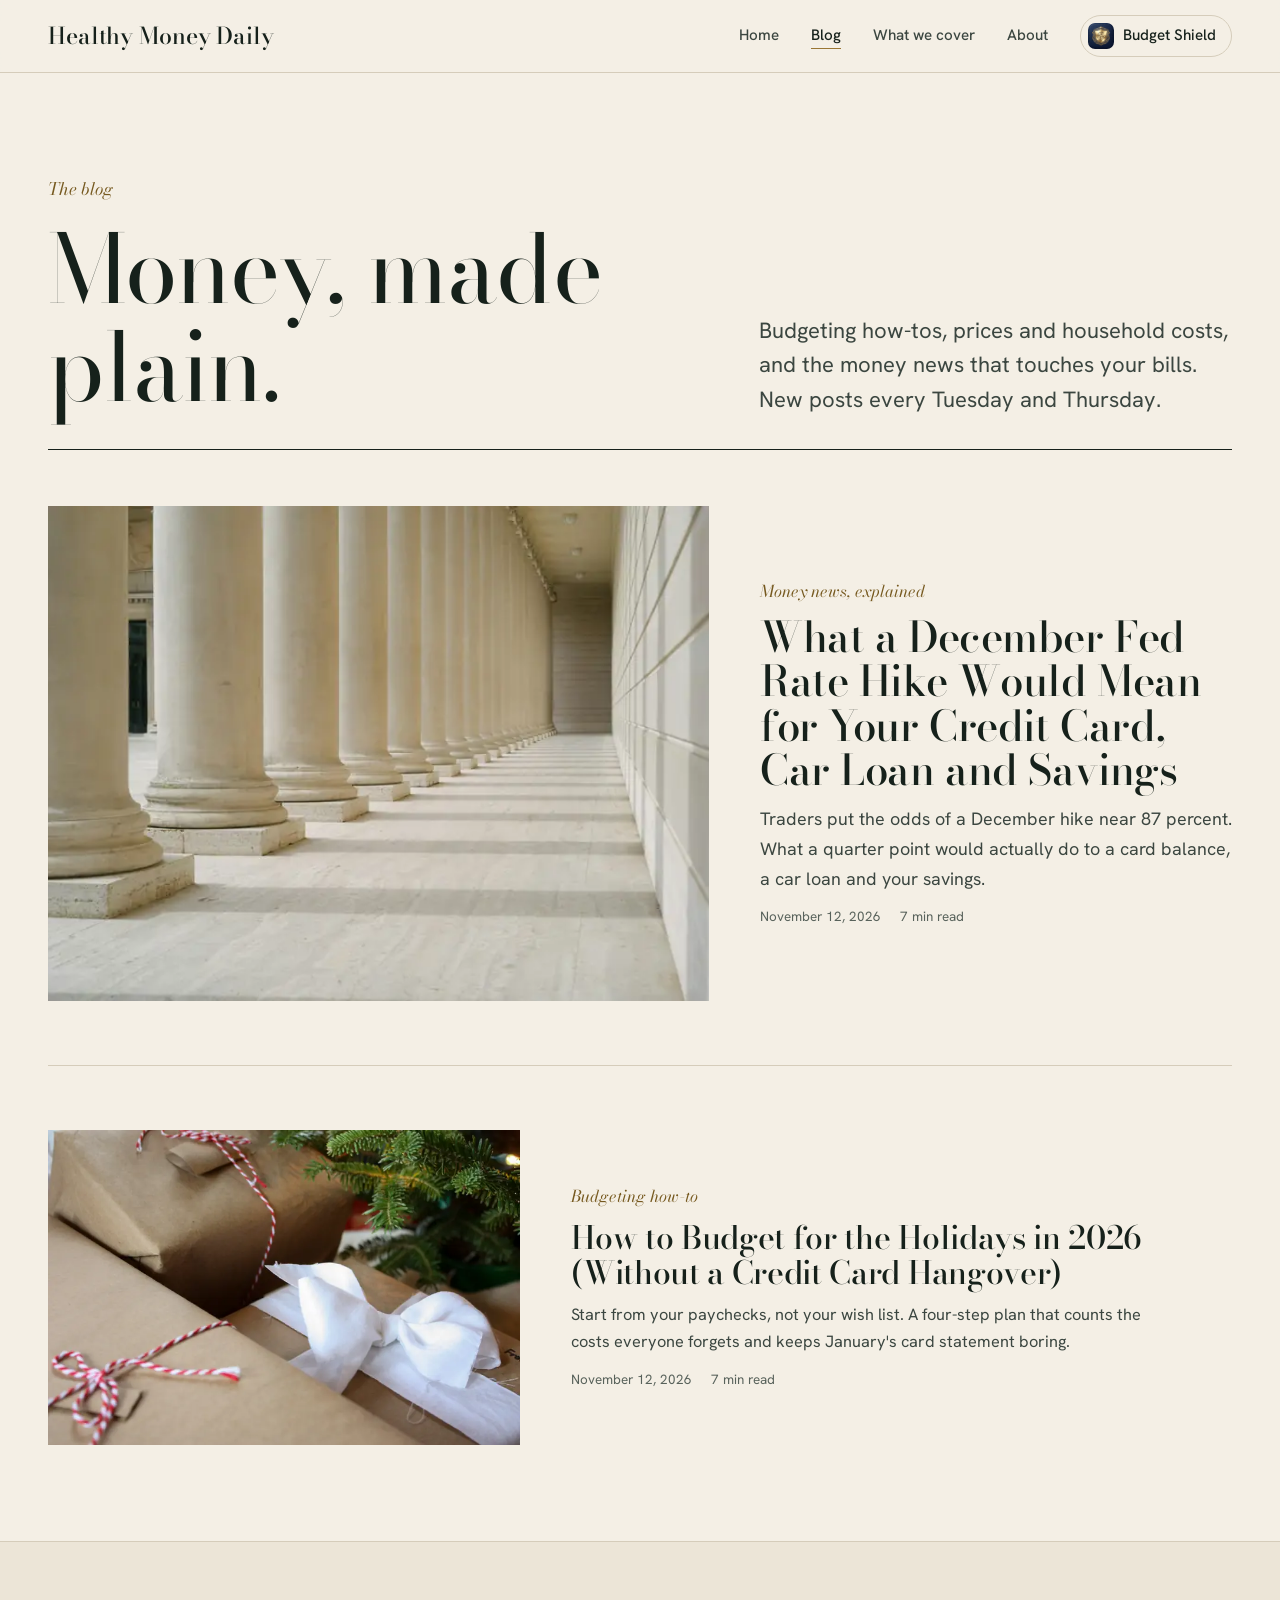
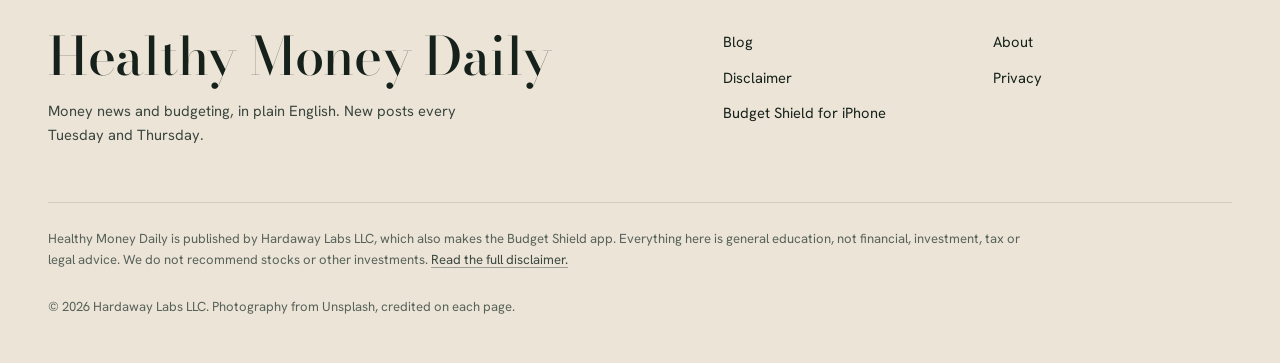
==== commit 18ff0dac: "Menu: Home link on every page; pressing a link flashes dark green with gold text instead of white Co" ====
--- a/blog/index.html
+++ b/blog/index.html
@@ -22,7 +22,7 @@
 <link rel="alternate" type="text/plain" href="/llms.txt" title="llms.txt">
 <link rel="preconnect" href="https://fonts.googleapis.com"><link rel="preconnect" href="https://fonts.gstatic.com" crossorigin>
 <link href="https://fonts.googleapis.com/css2?family=Bodoni+Moda:ital,opsz,wght@0,6..96,400..700;1,6..96,400..600&family=Hanken+Grotesk:wght@400;500;600&display=swap" rel="stylesheet">
-<link rel="stylesheet" href="/assets/site.css">
+<link rel="stylesheet" href="/assets/site.css?v=dc6818da46">
 <script>document.documentElement.classList.add('js');setTimeout(function(){if(!window.__hmdReady)document.documentElement.classList.remove('js')},2500)</script>
 <script>
 !function(t,e){var o,n,p,r;e.__SV||(window.posthog=e,e._i=[],e.init=function(i,s,a){function g(t,e){var o=e.split(".");2==o.length&&(t=t[o[0]],e=o[1]),t[e]=function(){t.push([e].concat(Array.prototype.slice.call(arguments,0)))}}(p=t.createElement("script")).type="text/javascript",p.crossOrigin="anonymous",p.async=!0,p.src=s.api_host.replace(".i.posthog.com","-assets.i.posthog.com")+"/static/array.js",(r=t.getElementsByTagName("script")[0]).parentNode.insertBefore(p,r);var u=e;for(void 0!==a?u=e[a]=[]:a="posthog",u.people=u.people||[],u.toString=function(t){var e="posthog";return"posthog"!==a&&(e+="."+a),t||(e+=" (stub)"),e},u.people.toString=function(){return u.toString(1)+".people (stub)"},o="init capture register register_once register_for_session unregister unregister_for_session getFeatureFlag getFeatureFlagPayload isFeatureEnabled reloadFeatureFlags updateEarlyAccessFeatureEnrollment getEarlyAccessFeatures on onFeatureFlags onSessionId getSurveys getActiveMatchingSurveys renderSurvey canRenderSurvey identify setPersonProperties group resetGroups setPersonPropertiesForFlags resetPersonPropertiesForFlags setGroupPropertiesForFlags resetGroupPropertiesForFlags reset get_distinct_id getGroups get_session_id get_session_replay_url alias set_config startSessionRecording stopSessionRecording sessionRecordingStarted captureException loadToolbar get_property getSessionProperty createPersonProfile opt_in_capturing opt_out_capturing has_opted_in_capturing has_opted_out_capturing clear_opt_in_out_capturing debug getPageviewId".split(" "),n=0;n<o.length;n++)g(u,o[n]);e._i.push([i,s,a])},e.__SV=1)}(document,window.posthog||[]);
@@ -35,6 +35,7 @@
     <a class="brand" href="/">Healthy Money Daily</a>
     <button class="nav-toggle" aria-label="Menu" aria-expanded="false" aria-controls="nav-links"><span></span><span></span><span></span></button>
     <div class="nav-links" id="nav-links">
+      <a href="/">Home</a>
       <a href="/blog" aria-current="page">Blog</a>
       <a href="/#lanes">What we cover</a>
       <a href="/about">About</a>
@@ -94,6 +95,6 @@
     <p class="disc">&copy; 2026 Hardaway Labs LLC. Photography from Unsplash, credited on each page.</p>
   </div>
 </footer>
-<script src="/assets/site.js" defer></script>
+<script src="/assets/site.js?v=42a70211ec" defer></script>
 </body>
 </html>
--- a/assets/site.css
+++ b/assets/site.css
@@ -74,10 +74,16 @@
 .nav-over .brand,.nav-over .nav-links a,.nav-over .nav-toggle{color:#F4EFE5}
 .nav-over .nav-links a:hover{color:#fff}
 .nav-over .nav-links .nav-app{border-color:rgba(244,239,229,.4)}
+/* Pressing a link or button: a dark-green tint, gold text (Chris 11-12: not the white flash) */
+a,button,.btn{-webkit-tap-highlight-color:rgba(26,49,39,.22)}
+a:active{color:var(--brass-ink)}
+.btn:active,.nav-links .nav-app:active{background:var(--forest);color:var(--on-forest);border-color:var(--forest)}
 @media(max-width:820px){
   .nav-links{display:none;position:absolute;left:0;right:0;top:72px;background:var(--paper);border-bottom:1px solid var(--rule);flex-direction:column;align-items:stretch;padding:.2rem var(--gutter) 1.2rem;gap:0}
-  .nav-links a{padding:1rem 0;border-top:1px solid var(--rule);font-size:1.1rem}
-  .nav-links .nav-app{margin-top:1rem;border:1px solid var(--rule);justify-content:center;padding:.6rem}
+  .nav-links a{padding:1rem var(--gutter);margin:0 calc(-1 * var(--gutter));border-top:1px solid var(--rule);font-size:1.1rem;-webkit-tap-highlight-color:transparent}
+  .nav-links a:active,.nav-over .nav-links a:active{background:var(--forest);color:var(--brass-light)}
+  .nav-links a[aria-current]{box-shadow:inset 3px 0 0 var(--brass);color:var(--ink)}
+  .nav-links .nav-app{margin:1rem 0 0;border:1px solid var(--rule);justify-content:center;padding:.6rem}
   .nav.open .nav-links{display:flex}
   .nav-toggle{display:flex}
   .nav.open .nav-toggle span:nth-child(1){transform:translateY(7.5px) rotate(45deg)}
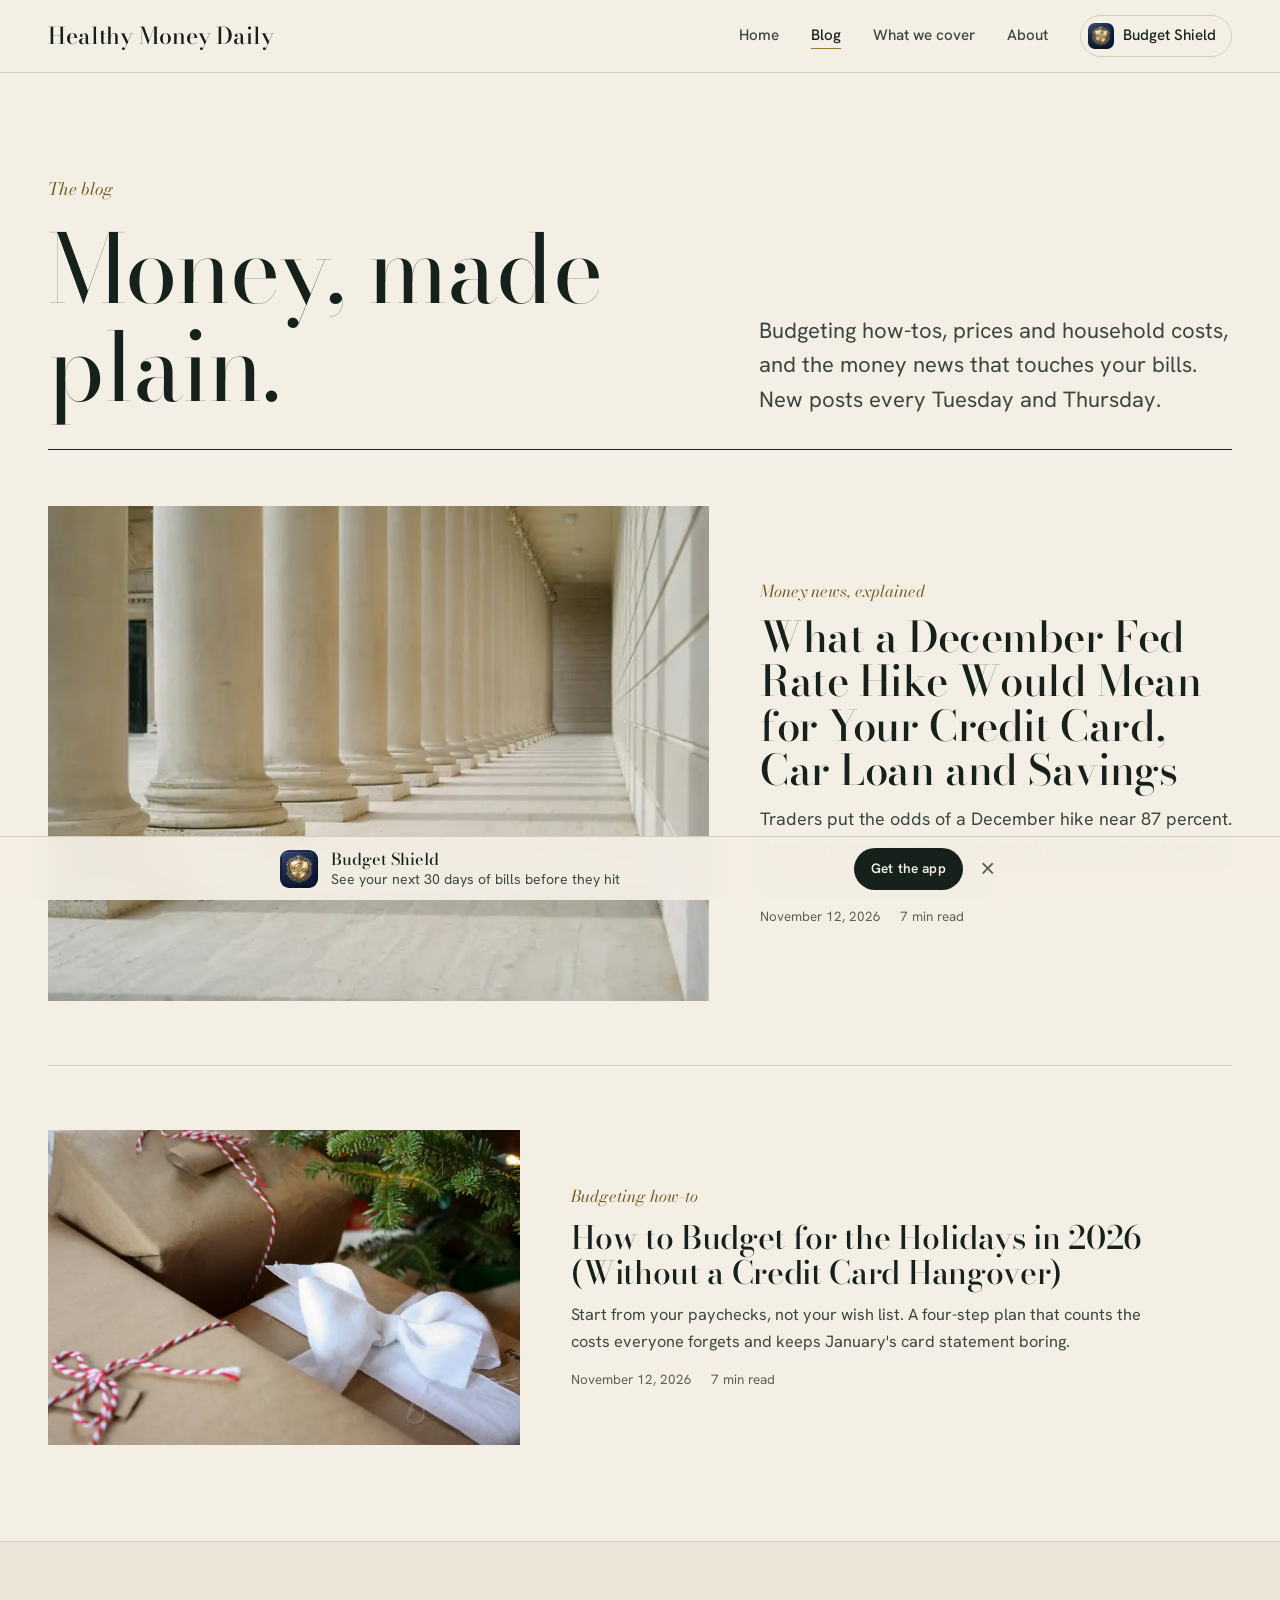
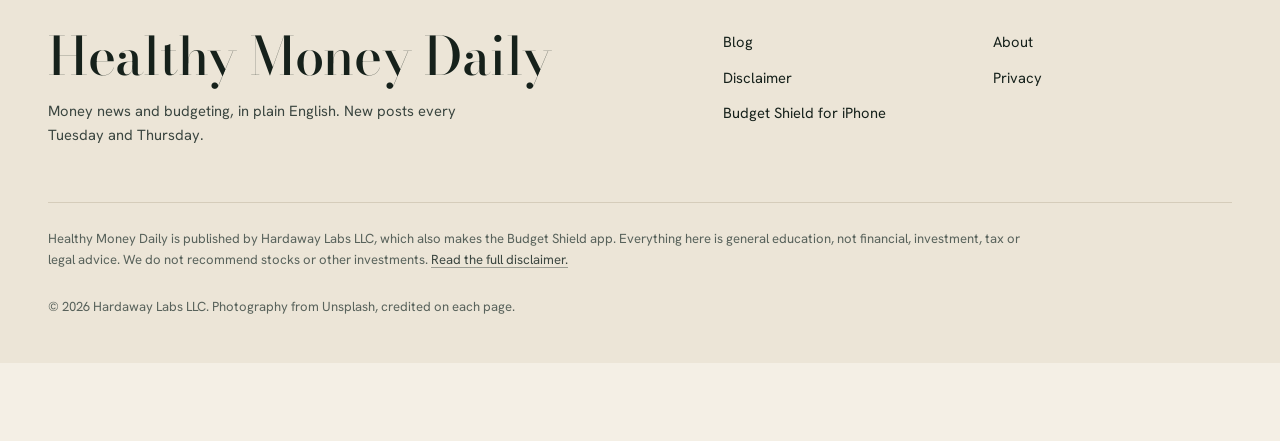
==== commit 9951c009: "Budget Shield bar on every page (only posts had it); re-stamped site.css/js Co-Authored-By: Claude O" ====
--- a/blog/index.html
+++ b/blog/index.html
@@ -22,7 +22,7 @@
 <link rel="alternate" type="text/plain" href="/llms.txt" title="llms.txt">
 <link rel="preconnect" href="https://fonts.googleapis.com"><link rel="preconnect" href="https://fonts.gstatic.com" crossorigin>
 <link href="https://fonts.googleapis.com/css2?family=Bodoni+Moda:ital,opsz,wght@0,6..96,400..700;1,6..96,400..600&family=Hanken+Grotesk:wght@400;500;600&display=swap" rel="stylesheet">
-<link rel="stylesheet" href="/assets/site.css?v=dc6818da46">
+<link rel="stylesheet" href="/assets/site.css?v=14f8d21a7b">
 <script>document.documentElement.classList.add('js');setTimeout(function(){if(!window.__hmdReady)document.documentElement.classList.remove('js')},2500)</script>
 <script>
 !function(t,e){var o,n,p,r;e.__SV||(window.posthog=e,e._i=[],e.init=function(i,s,a){function g(t,e){var o=e.split(".");2==o.length&&(t=t[o[0]],e=o[1]),t[e]=function(){t.push([e].concat(Array.prototype.slice.call(arguments,0)))}}(p=t.createElement("script")).type="text/javascript",p.crossOrigin="anonymous",p.async=!0,p.src=s.api_host.replace(".i.posthog.com","-assets.i.posthog.com")+"/static/array.js",(r=t.getElementsByTagName("script")[0]).parentNode.insertBefore(p,r);var u=e;for(void 0!==a?u=e[a]=[]:a="posthog",u.people=u.people||[],u.toString=function(t){var e="posthog";return"posthog"!==a&&(e+="."+a),t||(e+=" (stub)"),e},u.people.toString=function(){return u.toString(1)+".people (stub)"},o="init capture register register_once register_for_session unregister unregister_for_session getFeatureFlag getFeatureFlagPayload isFeatureEnabled reloadFeatureFlags updateEarlyAccessFeatureEnrollment getEarlyAccessFeatures on onFeatureFlags onSessionId getSurveys getActiveMatchingSurveys renderSurvey canRenderSurvey identify setPersonProperties group resetGroups setPersonPropertiesForFlags resetPersonPropertiesForFlags setGroupPropertiesForFlags resetGroupPropertiesForFlags reset get_distinct_id getGroups get_session_id get_session_replay_url alias set_config startSessionRecording stopSessionRecording sessionRecordingStarted captureException loadToolbar get_property getSessionProperty createPersonProfile opt_in_capturing opt_out_capturing has_opted_in_capturing has_opted_out_capturing clear_opt_in_out_capturing debug getPageviewId".split(" "),n=0;n<o.length;n++)g(u,o[n]);e._i.push([i,s,a])},e.__SV=1)}(document,window.posthog||[]);
@@ -95,6 +95,6 @@
     <p class="disc">&copy; 2026 Hardaway Labs LLC. Photography from Unsplash, credited on each page.</p>
   </div>
 </footer>
-<script src="/assets/site.js?v=42a70211ec" defer></script>
+<script src="/assets/site.js?v=b7bca02de7" defer></script>
 </body>
 </html>
--- a/assets/site.css
+++ b/assets/site.css
@@ -226,3 +226,15 @@
   .js [data-reveal]{opacity:0;transform:translateY(18px);transition:opacity .9s cubic-bezier(.2,.7,.2,1),transform .9s cubic-bezier(.2,.7,.2,1)}
   .js [data-reveal].in{opacity:1;transform:none}
 }
+
+/* Budget Shield bar on every page (11-12: only posts had it; copied from blog/_content/_template.html) */
+#hmd-sticky{position:fixed;left:0;right:0;bottom:0;z-index:60;background:color-mix(in srgb,var(--paper) 94%,transparent);backdrop-filter:blur(12px);-webkit-backdrop-filter:blur(12px);border-top:1px solid var(--rule);padding:.65rem var(--gutter) calc(.65rem + env(safe-area-inset-bottom,0px))}
+#hmd-sticky .in{max-width:720px;margin:0 auto;display:flex;align-items:center;gap:.8rem}
+#hmd-sticky img{width:38px;height:38px;border-radius:9px;flex-shrink:0}
+#hmd-sticky .tx{flex:1;font-size:.88rem;color:var(--ink-2);line-height:1.3;min-width:0;display:flex;flex-direction:column}
+#hmd-sticky .tx strong{color:var(--ink);font-family:var(--display);font-weight:500;font-size:1.02rem}
+#hmd-sticky .btn{padding:.55rem 1rem;font-size:.85rem}
+#hmd-sticky button{background:none;border:0;color:var(--ink-3);font-size:1.6rem;cursor:pointer;line-height:1;padding:.2rem .3rem}
+body.has-sticky{padding-bottom:78px}
+#hmd-sticky .short{display:none}
+@media(max-width:520px){#hmd-sticky .long{display:none}#hmd-sticky .short{display:inline}#hmd-sticky .tx{font-size:.82rem}#hmd-sticky .btn{padding:.5rem .8rem;font-size:.8rem}}
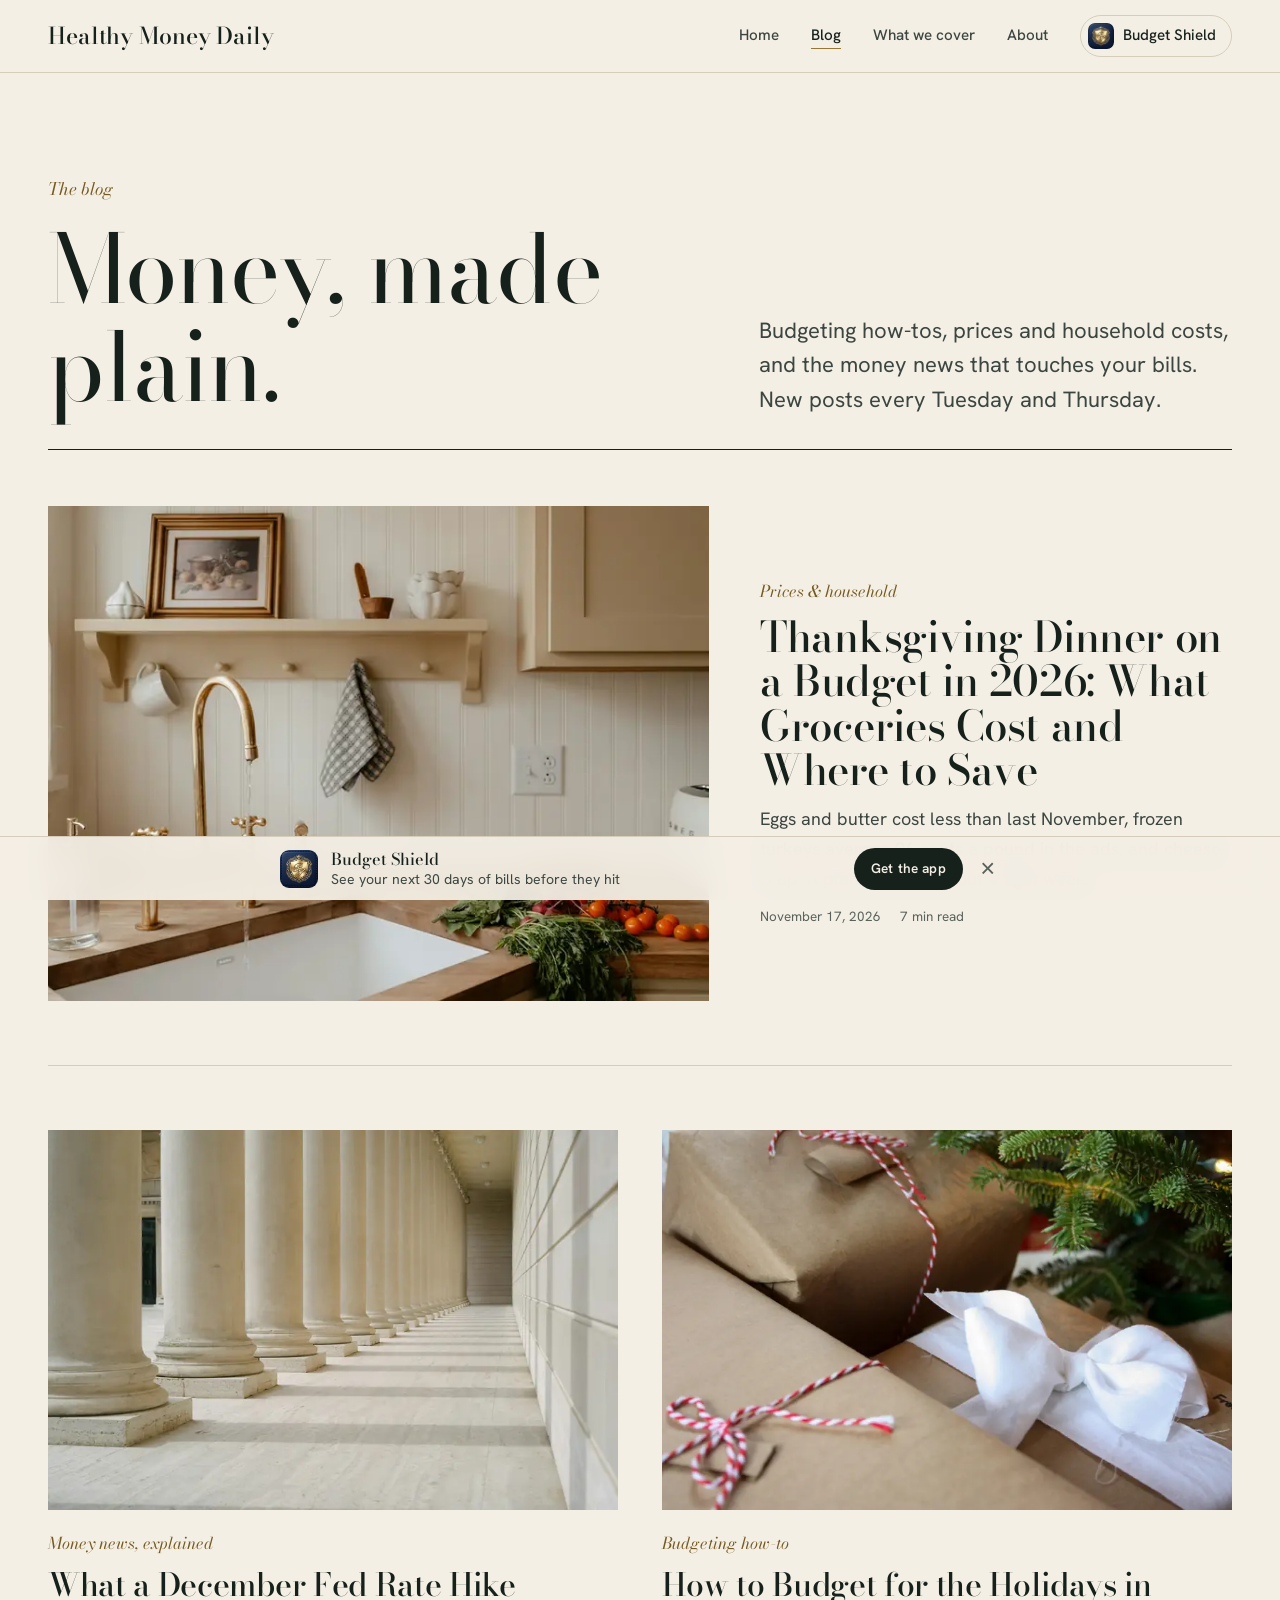
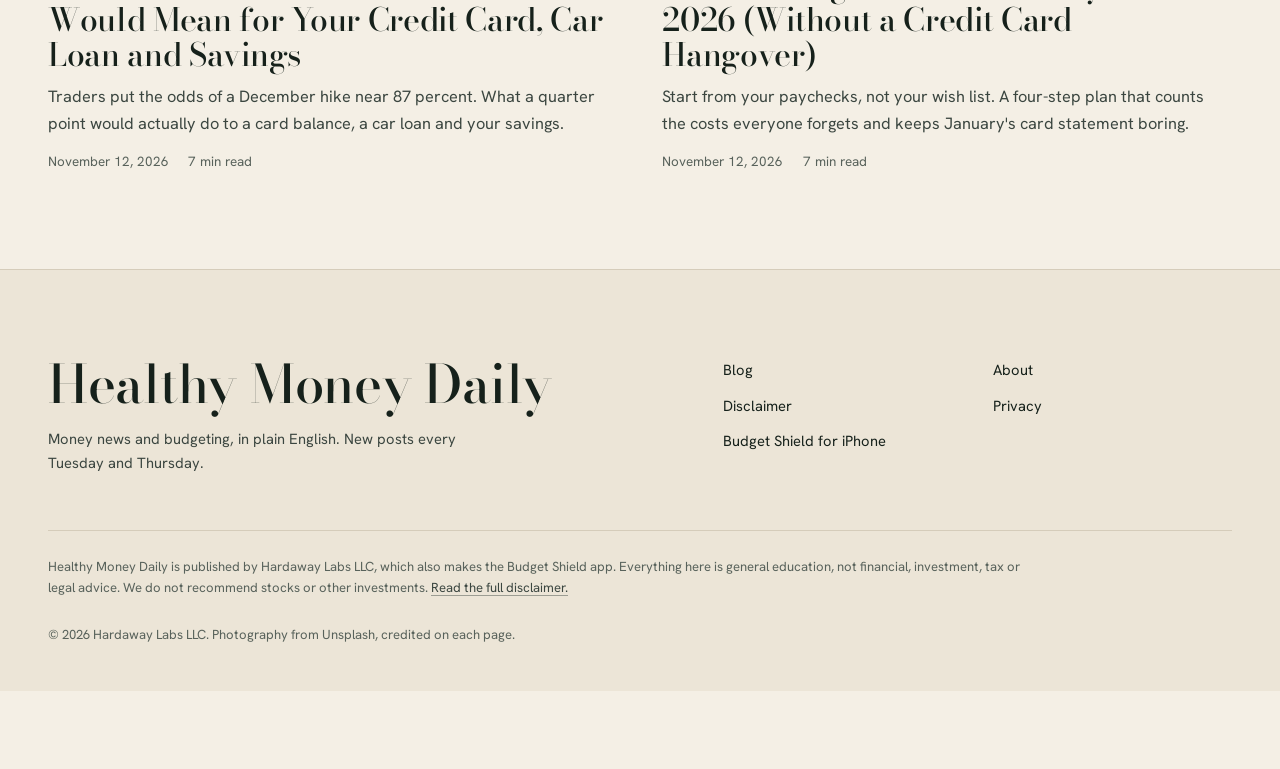
==== commit 035134c6: "Blog: Thanksgiving Dinner on a Budget in 2026: What Groceries Cost and Where to Save Co-Authored-By:" ====
--- a/blog/index.html
+++ b/blog/index.html
@@ -54,6 +54,15 @@
   <div class="wrap">
     <div class="posts" data-reveal>
       <!--POSTS:START-->
+      <article class="post" data-slug="thanksgiving-dinner-on-a-budget-2026">
+        <a class="thumb" href="/blog/thanksgiving-dinner-on-a-budget-2026" tabindex="-1" aria-hidden="true"><img src="/assets/photos/kitchen-brass-1600.webp" srcset="/assets/photos/kitchen-brass-800.webp 800w, /assets/photos/kitchen-brass-1600.webp 1600w" sizes="(min-width: 760px) 50vw, 100vw" alt="" width="1600" height="1067" loading="lazy" decoding="async"></a>
+        <div class="post-text">
+          <p class="tag">Prices & household</p>
+          <h2><a href="/blog/thanksgiving-dinner-on-a-budget-2026">Thanksgiving Dinner on a Budget in 2026: What Groceries Cost and Where to Save</a></h2>
+          <p class="excerpt">Eggs and butter cost less than last November, frozen turkeys average 96 cents a pound in the ads, and cheese is up. A plan to host without a tight week.</p>
+          <p class="meta"><time datetime="2026-11-17">November 17, 2026</time><span>7 min read</span></p>
+        </div>
+      </article>
       <article class="post" data-slug="december-fed-rate-hike-what-it-means">
         <a class="thumb" href="/blog/december-fed-rate-hike-what-it-means" tabindex="-1" aria-hidden="true"><img src="/assets/photos/colonnade-1600.webp" srcset="/assets/photos/colonnade-800.webp 800w, /assets/photos/colonnade-1600.webp 1600w" sizes="(min-width: 760px) 50vw, 100vw" alt="" width="1600" height="1066" loading="lazy" decoding="async"></a>
         <div class="post-text">
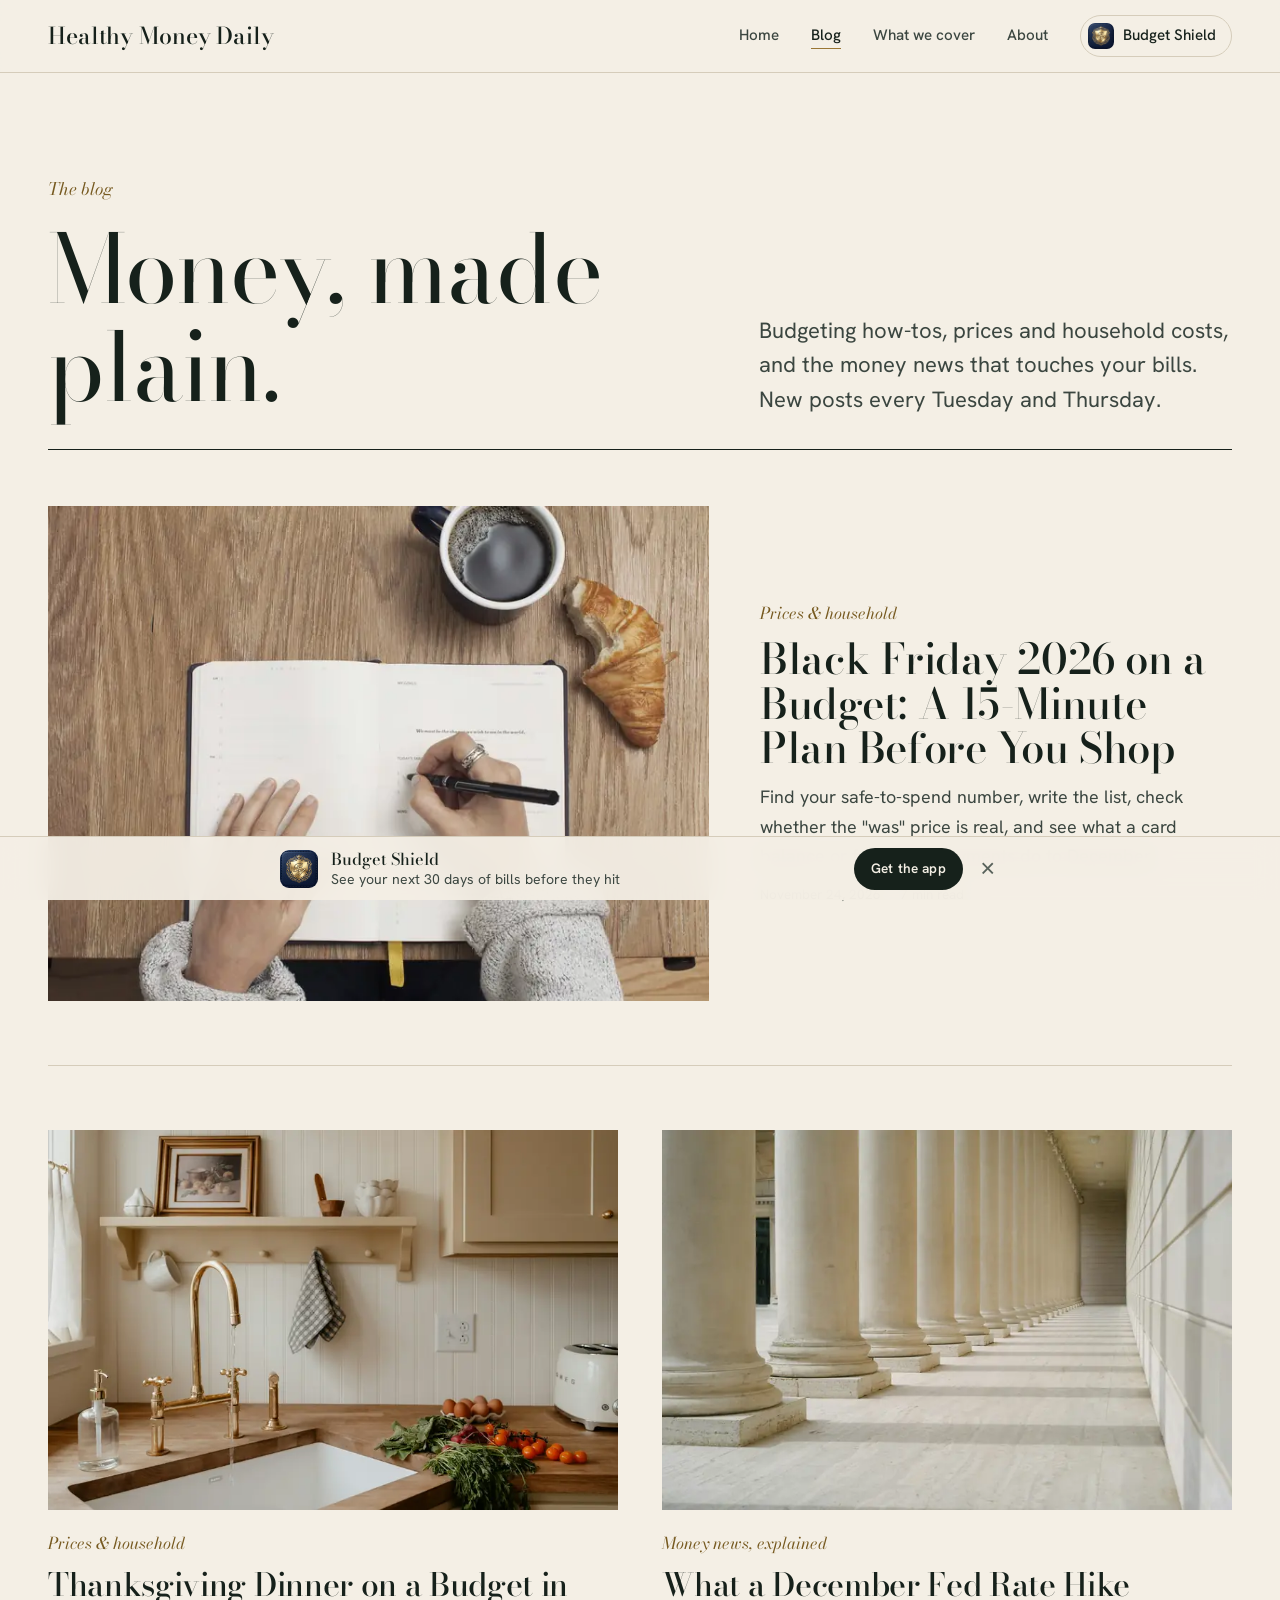
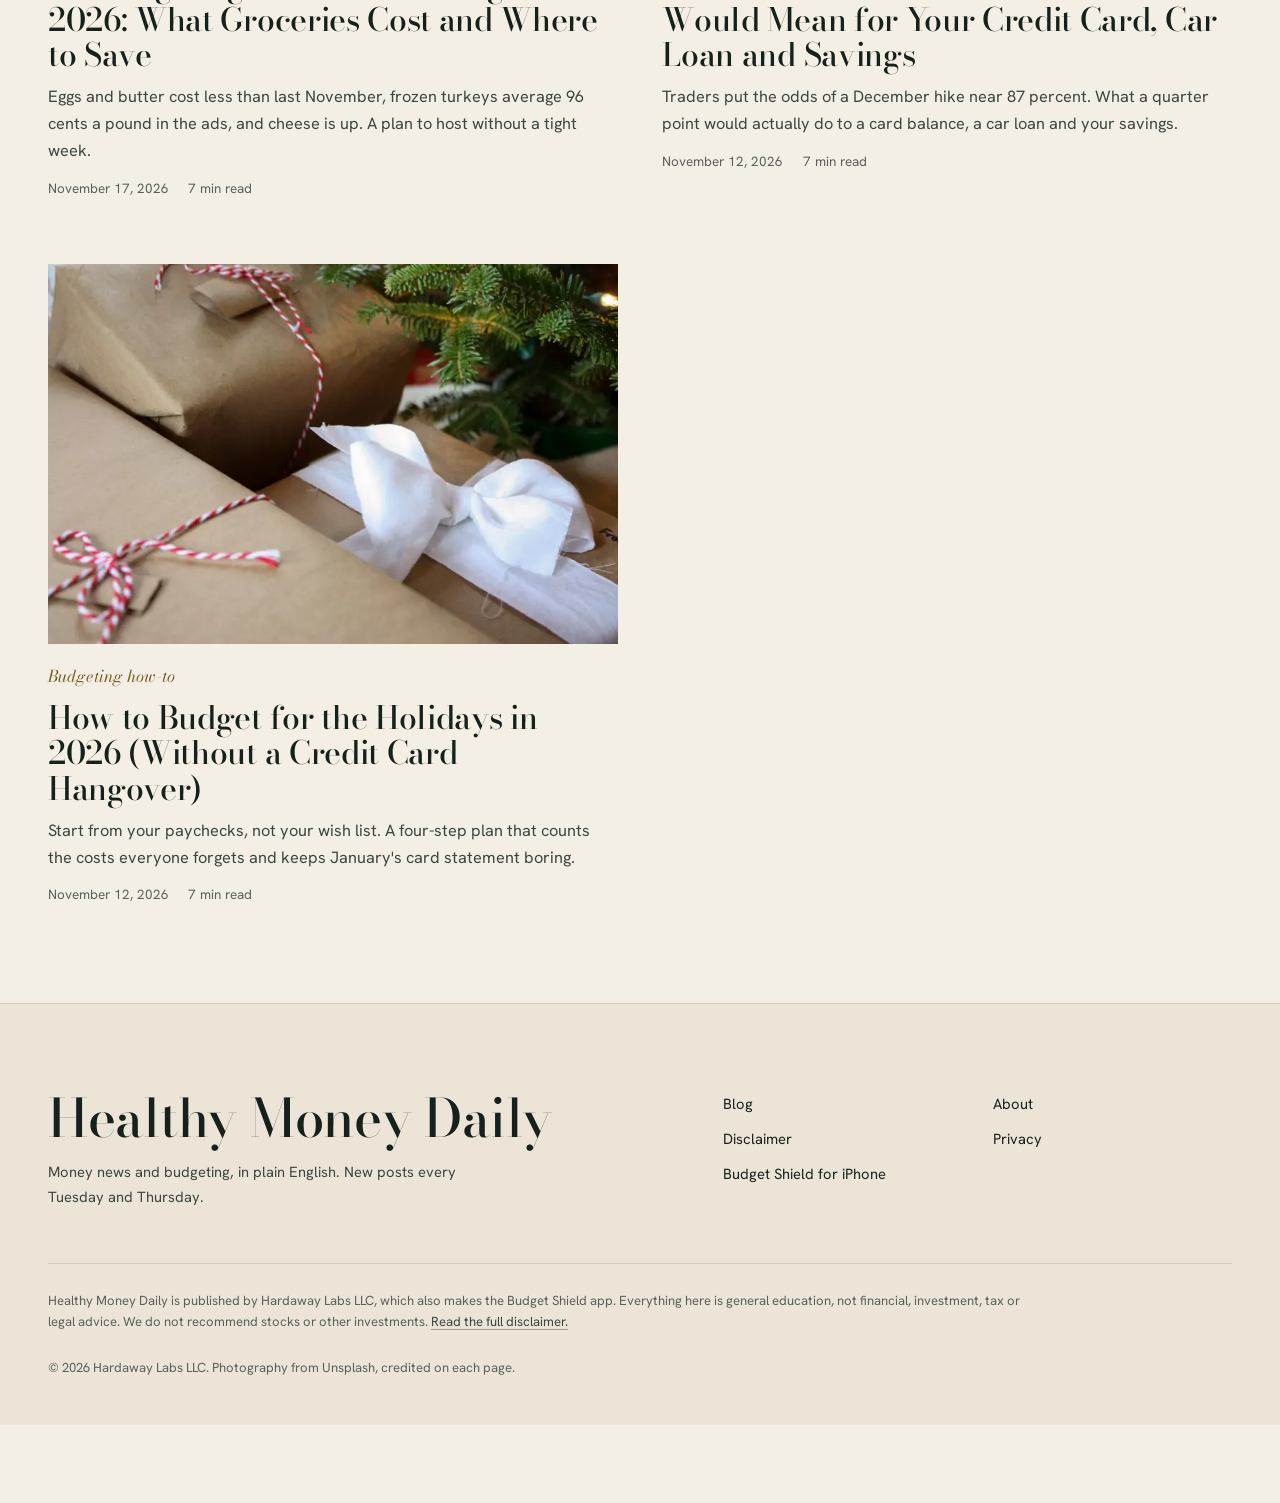
==== commit ca03f168: "Blog: Black Friday 2026 on a Budget: A 15-Minute Plan Before You Shop Co-Authored-By: Claude Opus 5." ====
--- a/blog/index.html
+++ b/blog/index.html
@@ -54,6 +54,15 @@
   <div class="wrap">
     <div class="posts" data-reveal>
       <!--POSTS:START-->
+      <article class="post" data-slug="black-friday-budget-plan-2026">
+        <a class="thumb" href="/blog/black-friday-budget-plan-2026" tabindex="-1" aria-hidden="true"><img src="/assets/photos/hands-light-1600.webp" srcset="/assets/photos/hands-light-800.webp 800w, /assets/photos/hands-light-1600.webp 1600w" sizes="(min-width: 760px) 50vw, 100vw" alt="" width="1600" height="1066" loading="lazy" decoding="async"></a>
+        <div class="post-text">
+          <p class="tag">Prices & household</p>
+          <h2><a href="/blog/black-friday-budget-plan-2026">Black Friday 2026 on a Budget: A 15-Minute Plan Before You Shop</a></h2>
+          <p class="excerpt">Find your safe-to-spend number, write the list, check whether the &quot;was&quot; price is real, and see what a card balance or four BNPL payments do to December.</p>
+          <p class="meta"><time datetime="2026-11-24">November 24, 2026</time><span>7 min read</span></p>
+        </div>
+      </article>
       <article class="post" data-slug="thanksgiving-dinner-on-a-budget-2026">
         <a class="thumb" href="/blog/thanksgiving-dinner-on-a-budget-2026" tabindex="-1" aria-hidden="true"><img src="/assets/photos/kitchen-brass-1600.webp" srcset="/assets/photos/kitchen-brass-800.webp 800w, /assets/photos/kitchen-brass-1600.webp 1600w" sizes="(min-width: 760px) 50vw, 100vw" alt="" width="1600" height="1067" loading="lazy" decoding="async"></a>
         <div class="post-text">
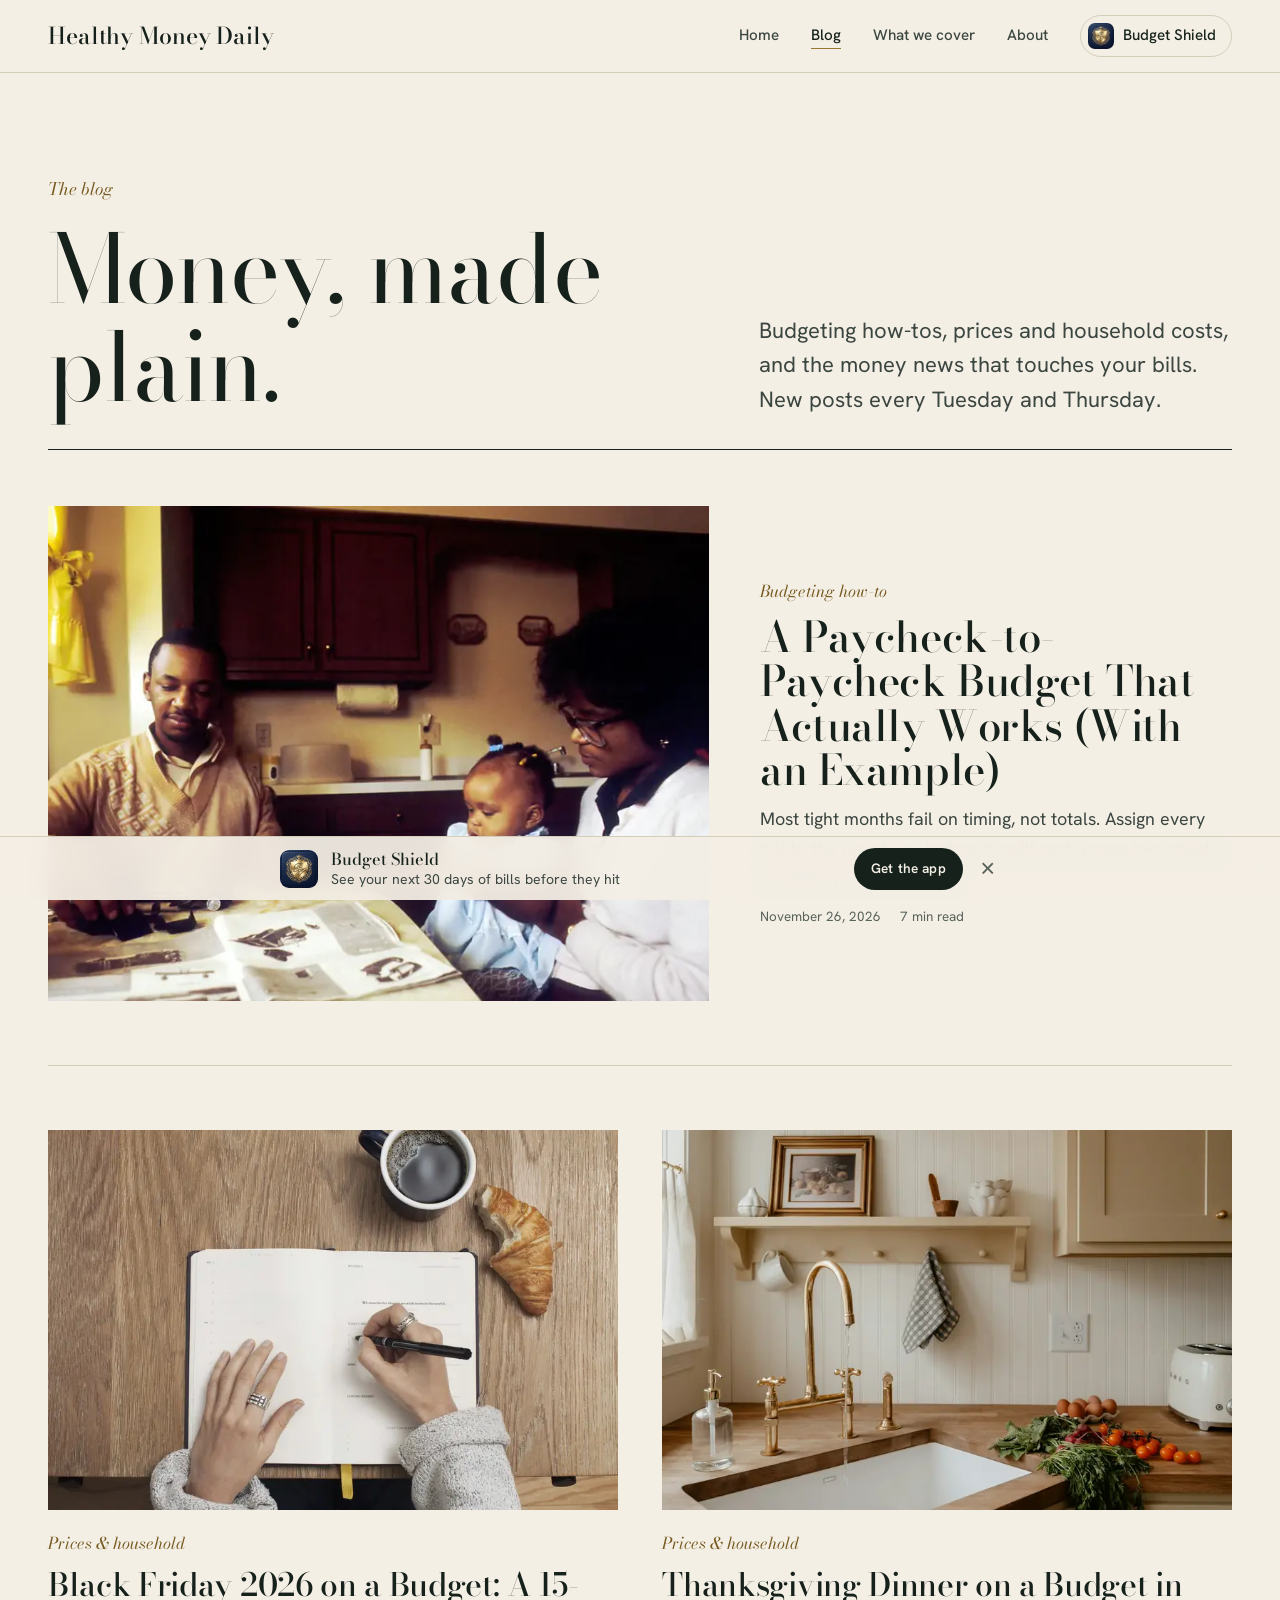
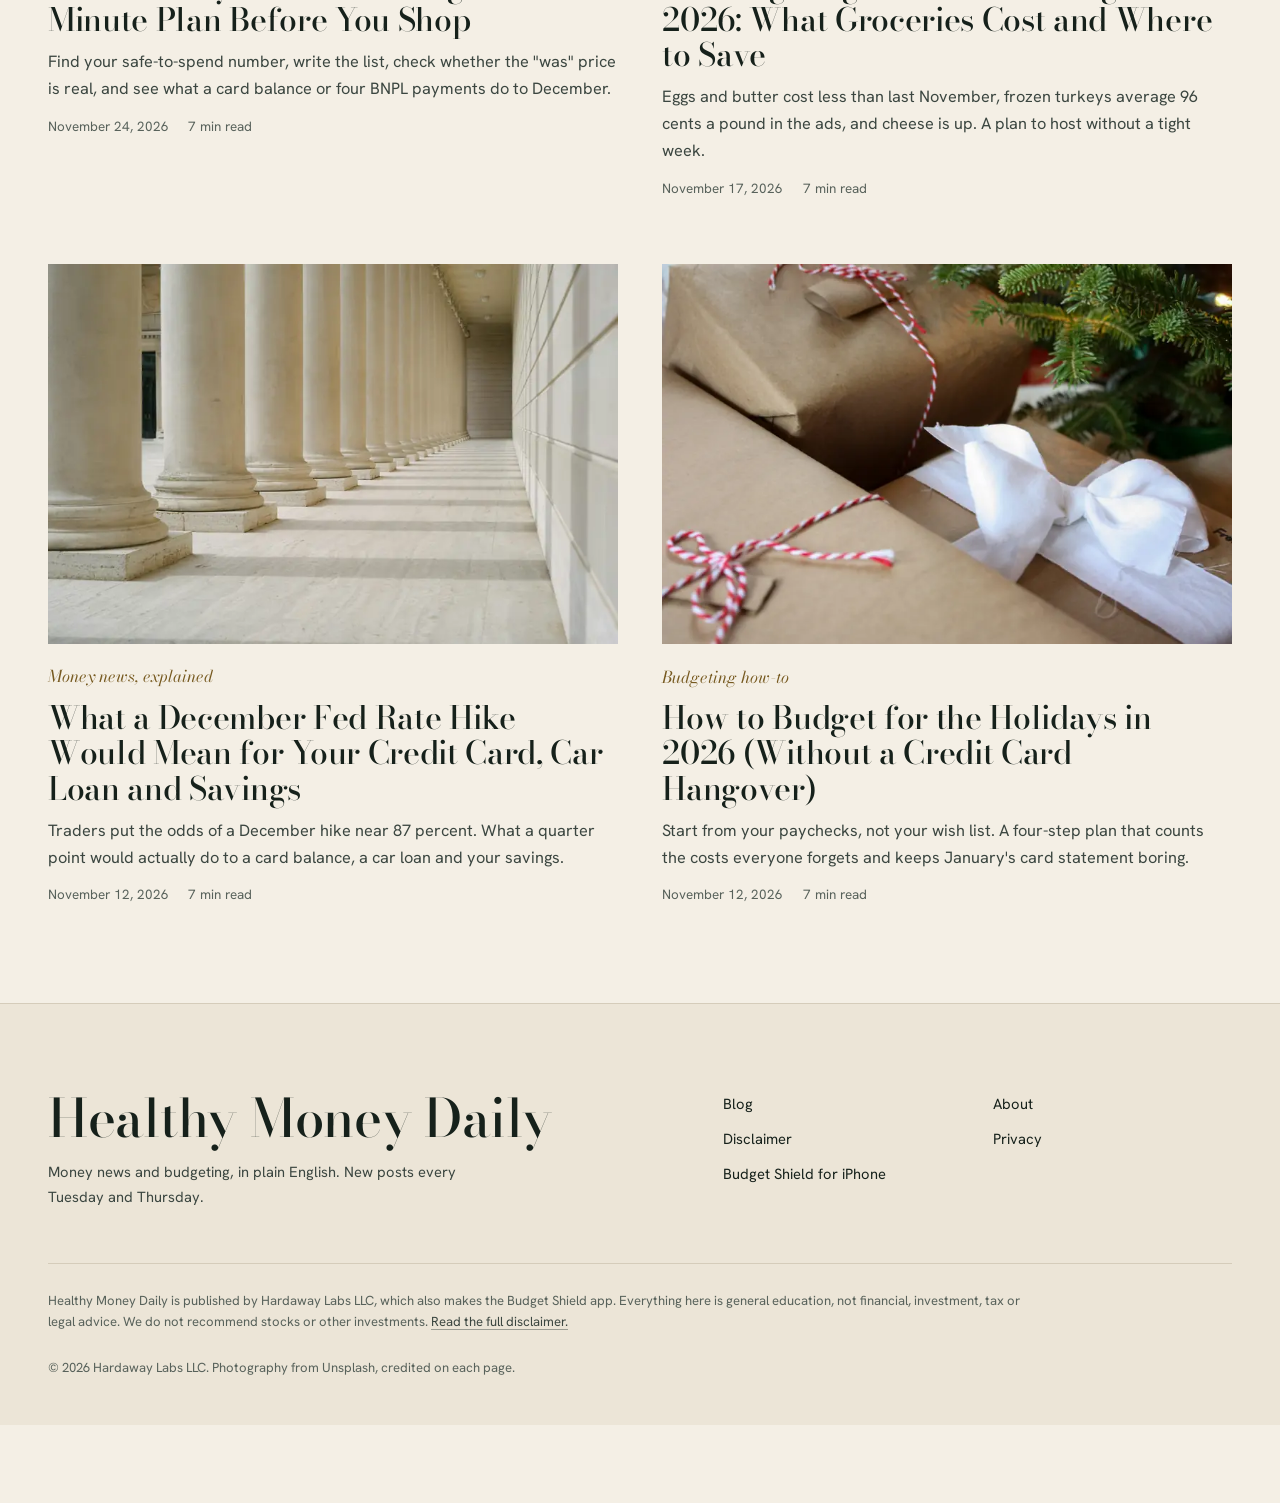
==== commit 30dc5731: "Blog: A Paycheck-to-Paycheck Budget That Actually Works (With an Example) Co-Authored-By: Claude Opu" ====
--- a/blog/index.html
+++ b/blog/index.html
@@ -54,6 +54,15 @@
   <div class="wrap">
     <div class="posts" data-reveal>
       <!--POSTS:START-->
+      <article class="post" data-slug="paycheck-to-paycheck-budget">
+        <a class="thumb" href="/blog/paycheck-to-paycheck-budget" tabindex="-1" aria-hidden="true"><img src="/assets/photos/family-table-1600.webp" srcset="/assets/photos/family-table-800.webp 800w, /assets/photos/family-table-1600.webp 1600w" sizes="(min-width: 760px) 50vw, 100vw" alt="" width="1600" height="1066" loading="lazy" decoding="async"></a>
+        <div class="post-text">
+          <p class="tag">Budgeting how-to</p>
+          <h2><a href="/blog/paycheck-to-paycheck-budget">A Paycheck-to-Paycheck Budget That Actually Works (With an Example)</a></h2>
+          <p class="excerpt">Most tight months fail on timing, not totals. Assign every bill to the paycheck before it, split rent across two checks, and find your lowest day.</p>
+          <p class="meta"><time datetime="2026-11-26">November 26, 2026</time><span>7 min read</span></p>
+        </div>
+      </article>
       <article class="post" data-slug="black-friday-budget-plan-2026">
         <a class="thumb" href="/blog/black-friday-budget-plan-2026" tabindex="-1" aria-hidden="true"><img src="/assets/photos/hands-light-1600.webp" srcset="/assets/photos/hands-light-800.webp 800w, /assets/photos/hands-light-1600.webp 1600w" sizes="(min-width: 760px) 50vw, 100vw" alt="" width="1600" height="1066" loading="lazy" decoding="async"></a>
         <div class="post-text">
